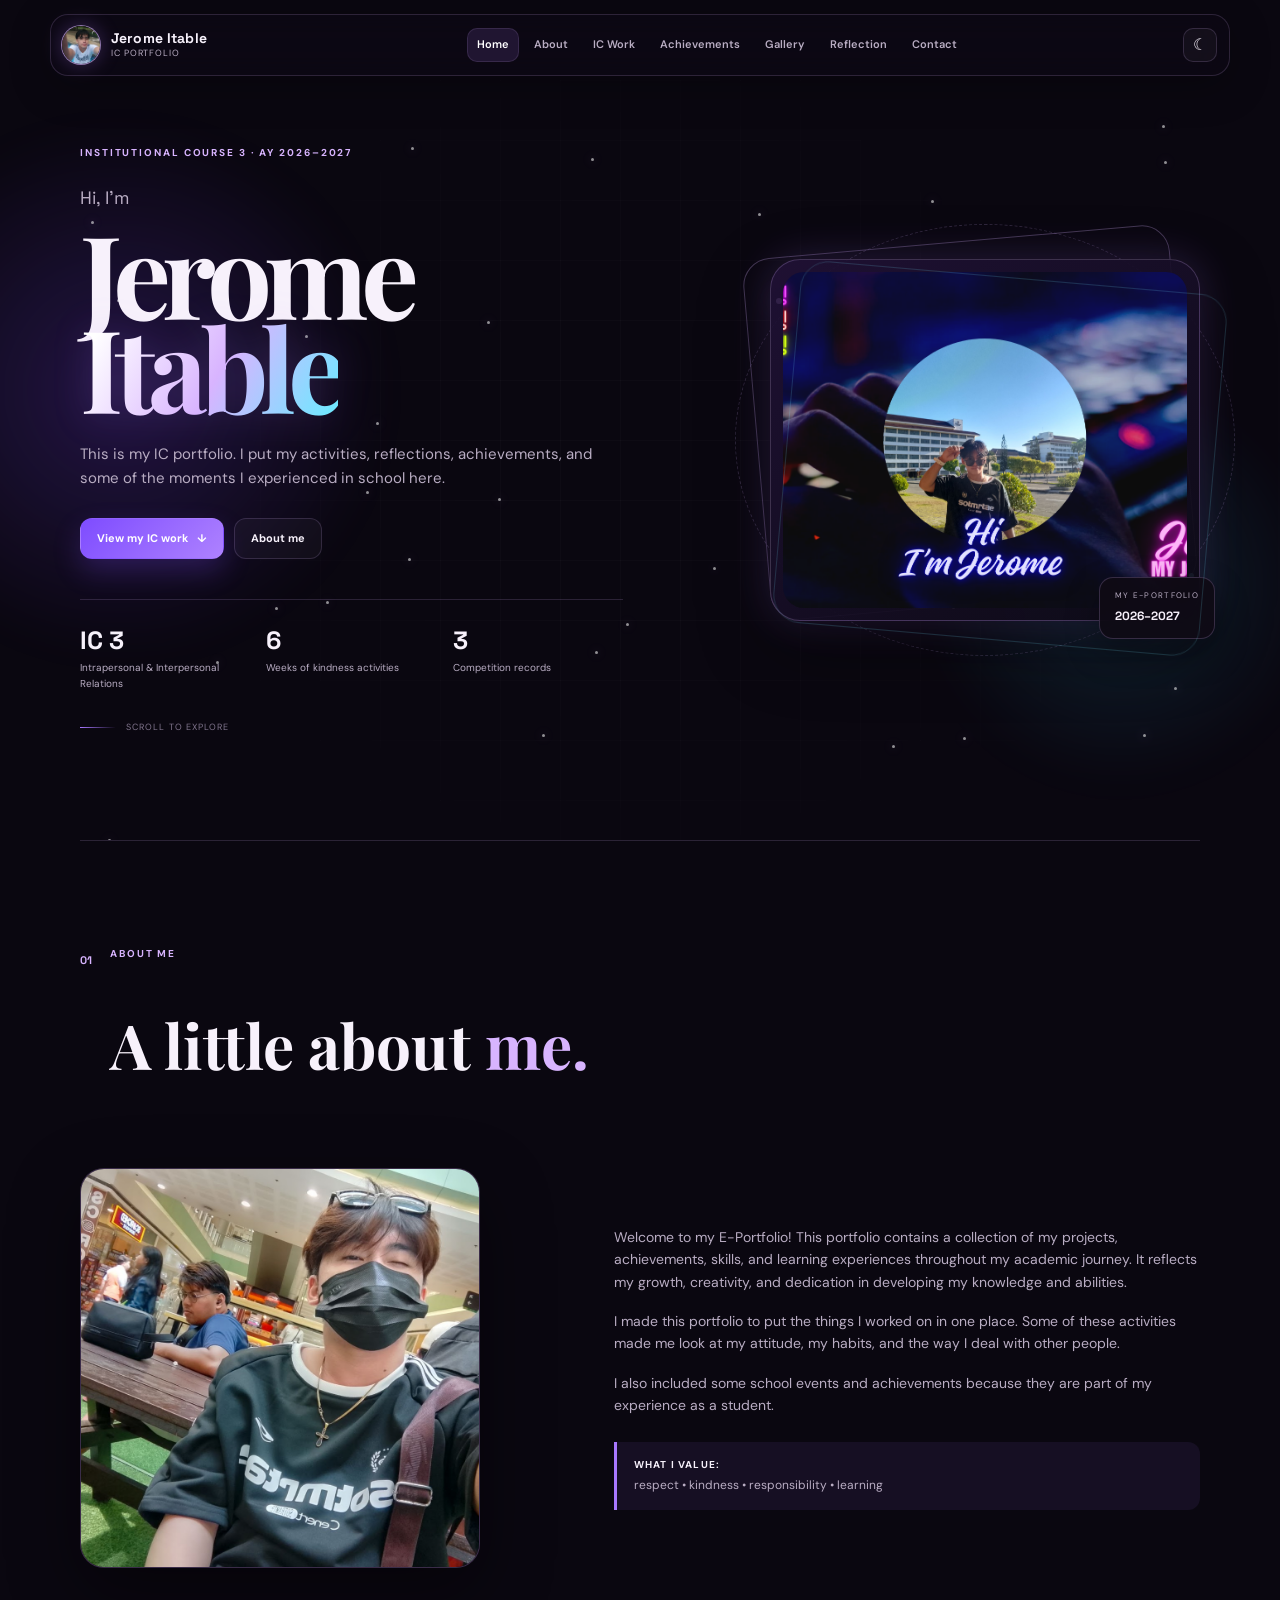
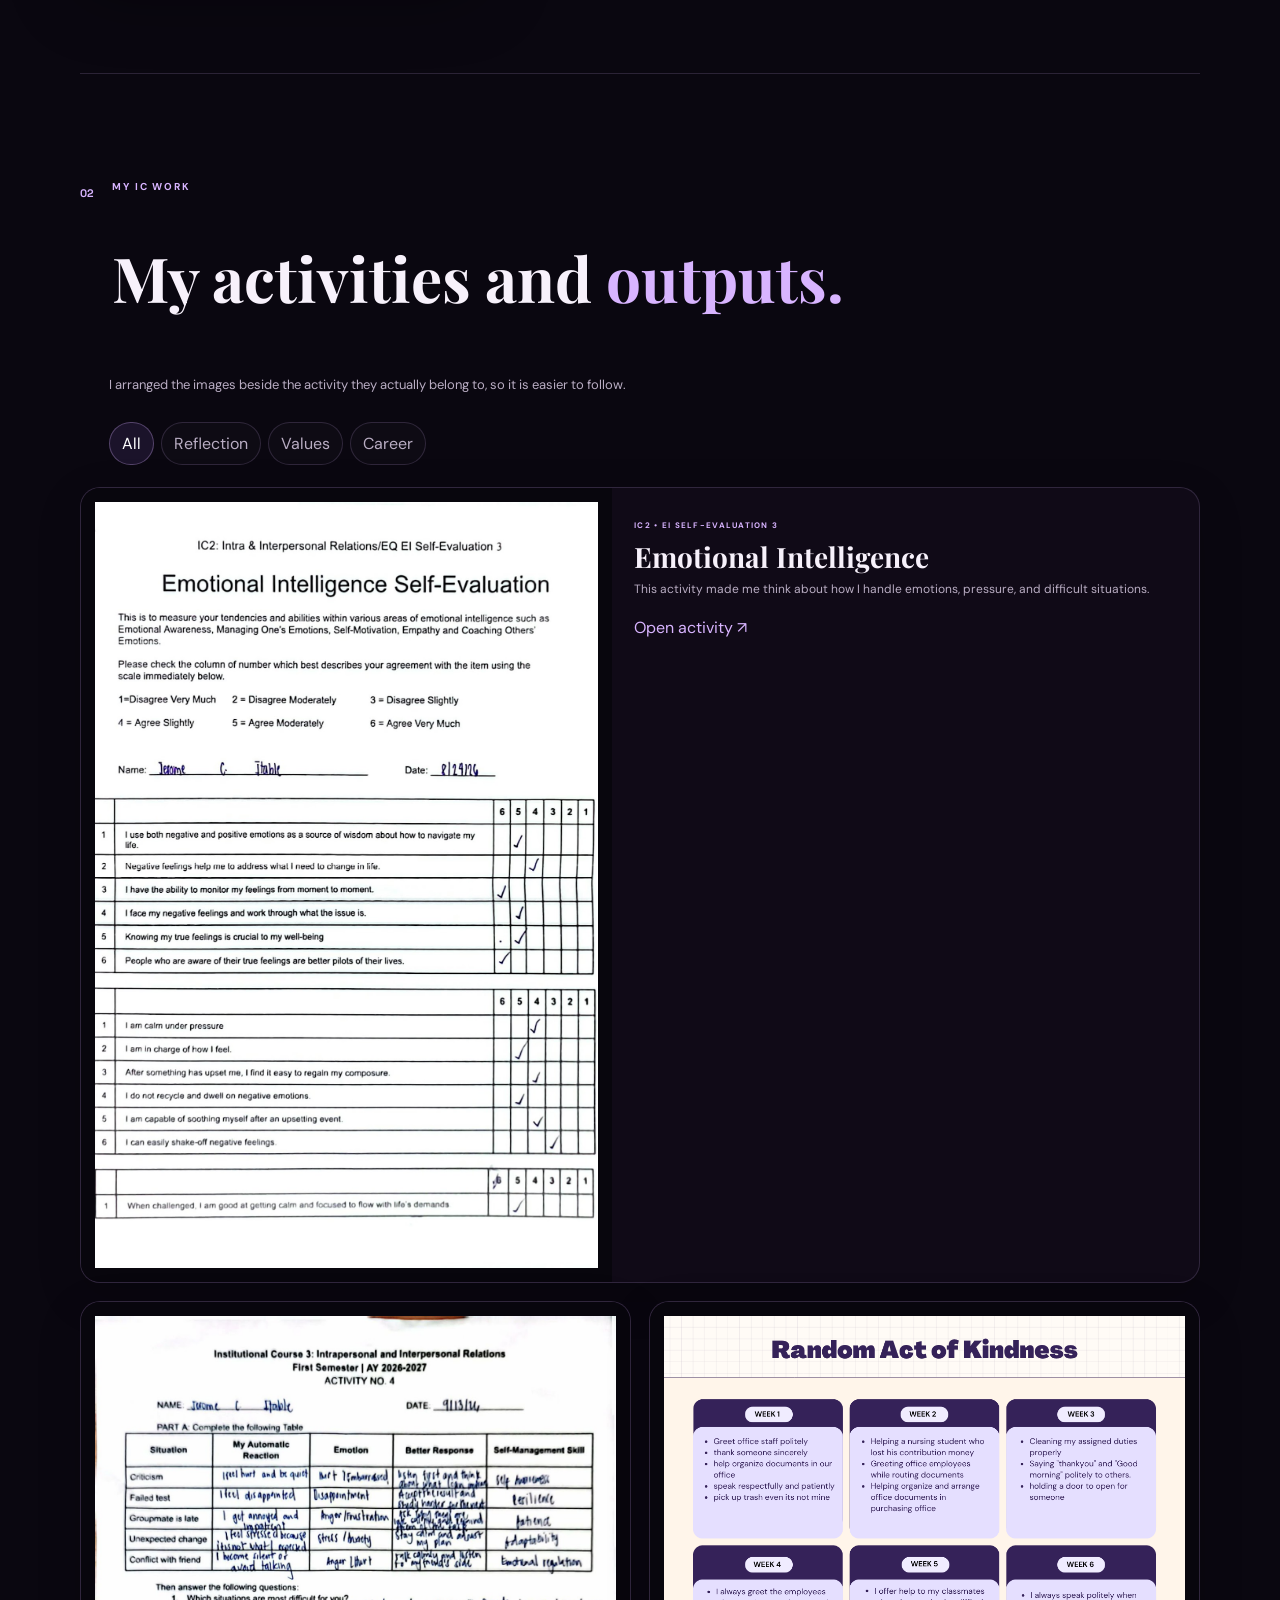
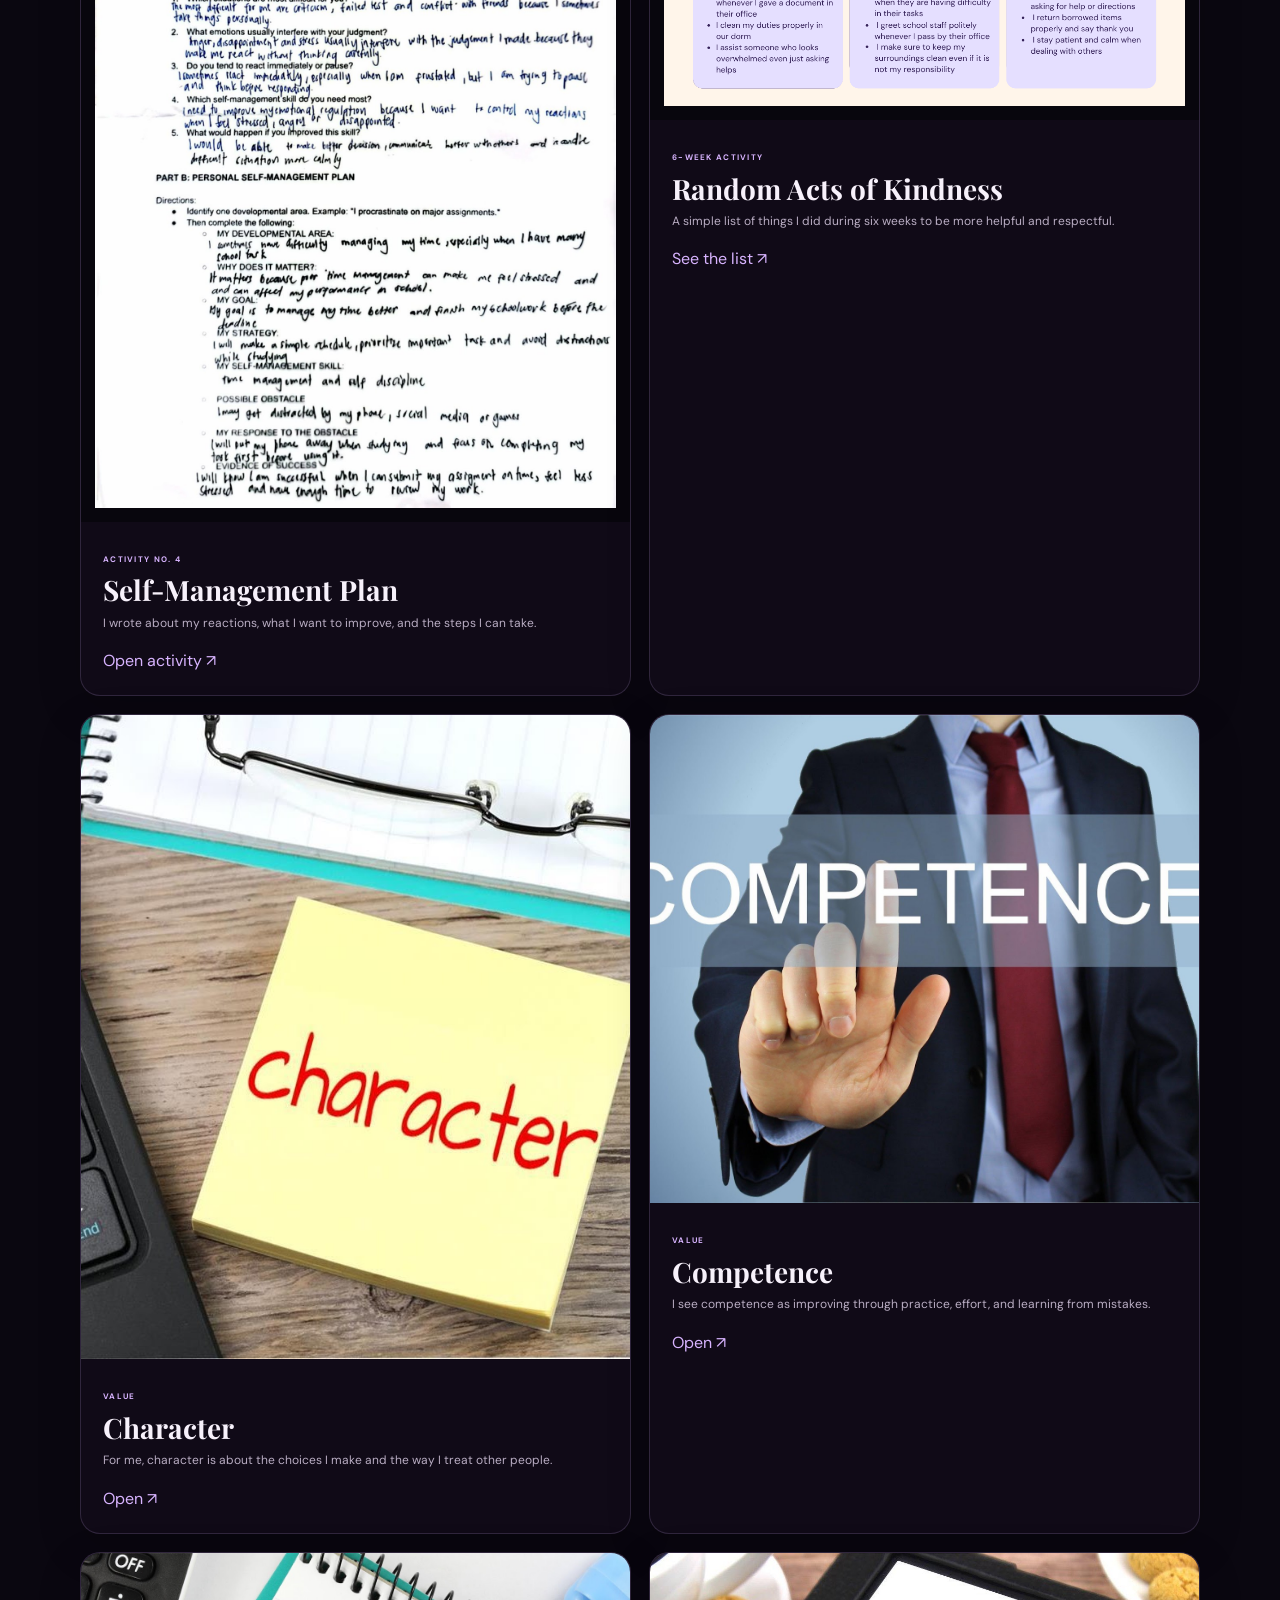
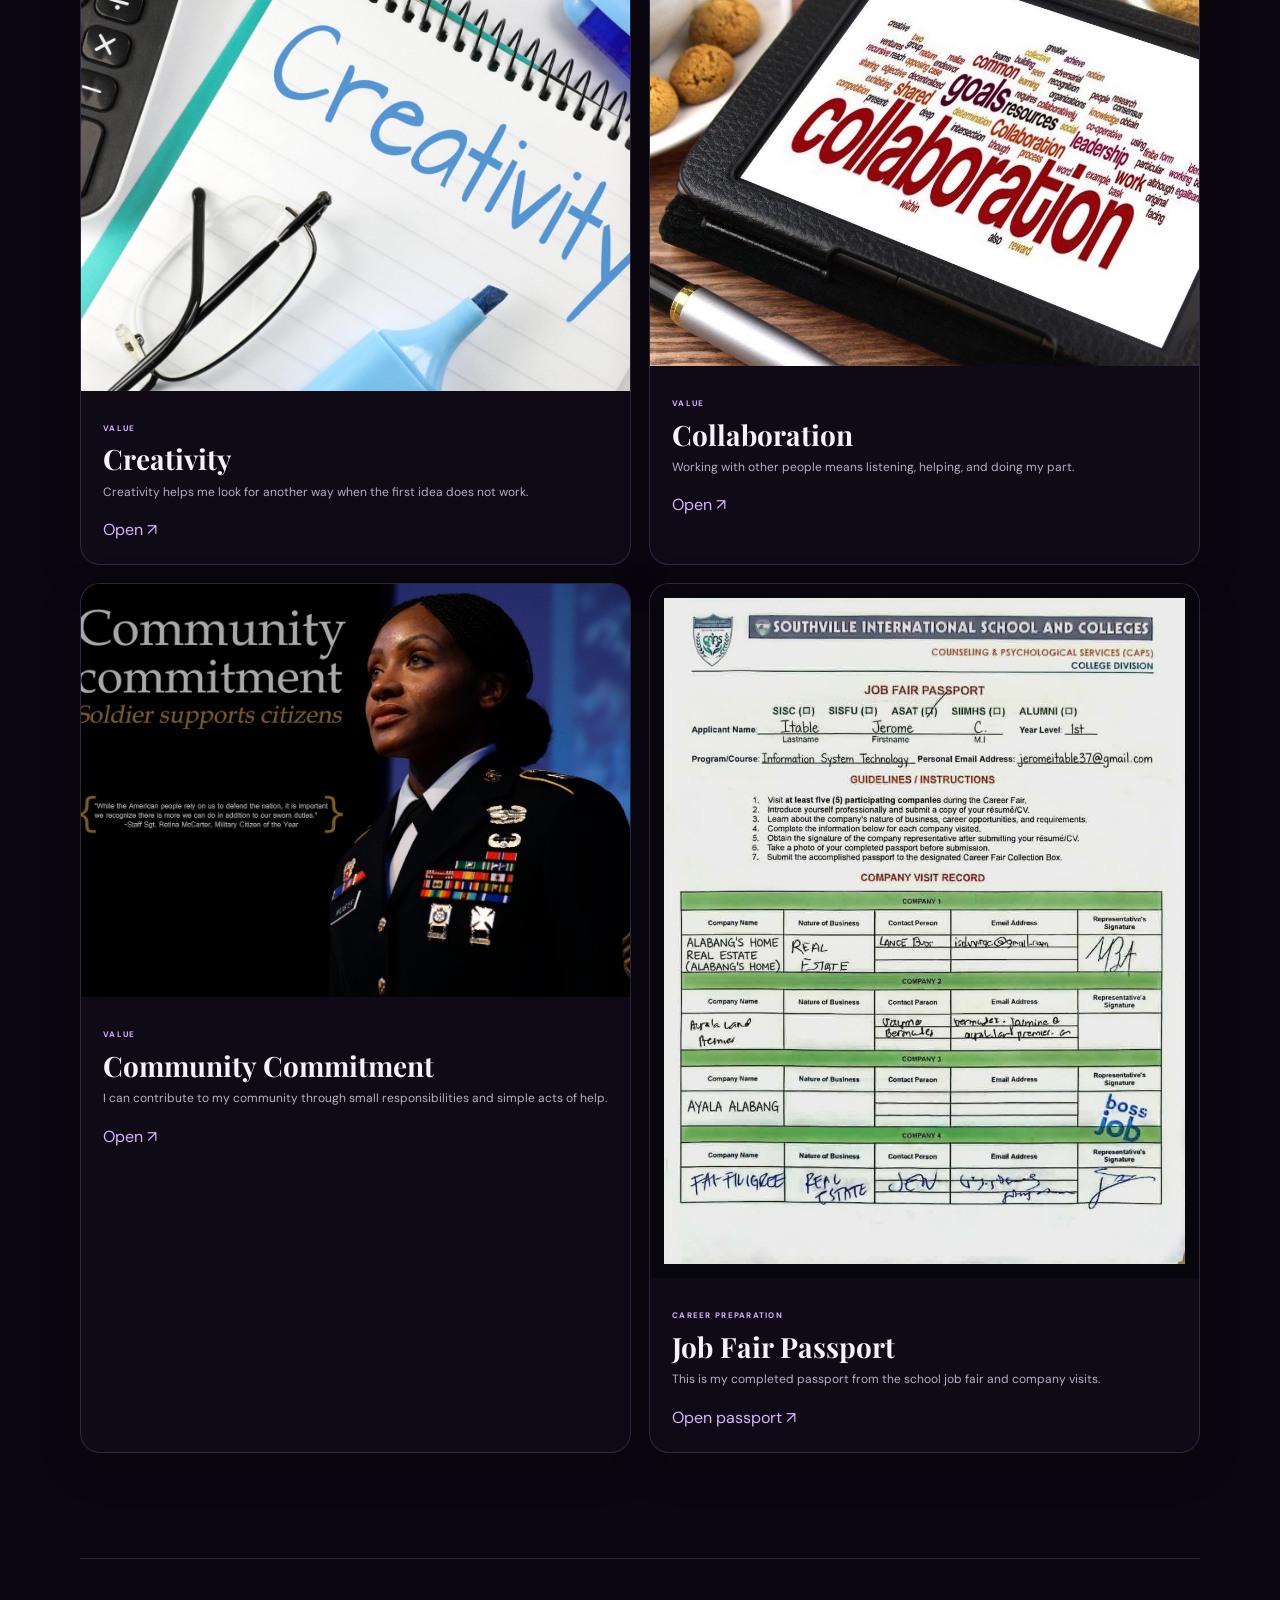
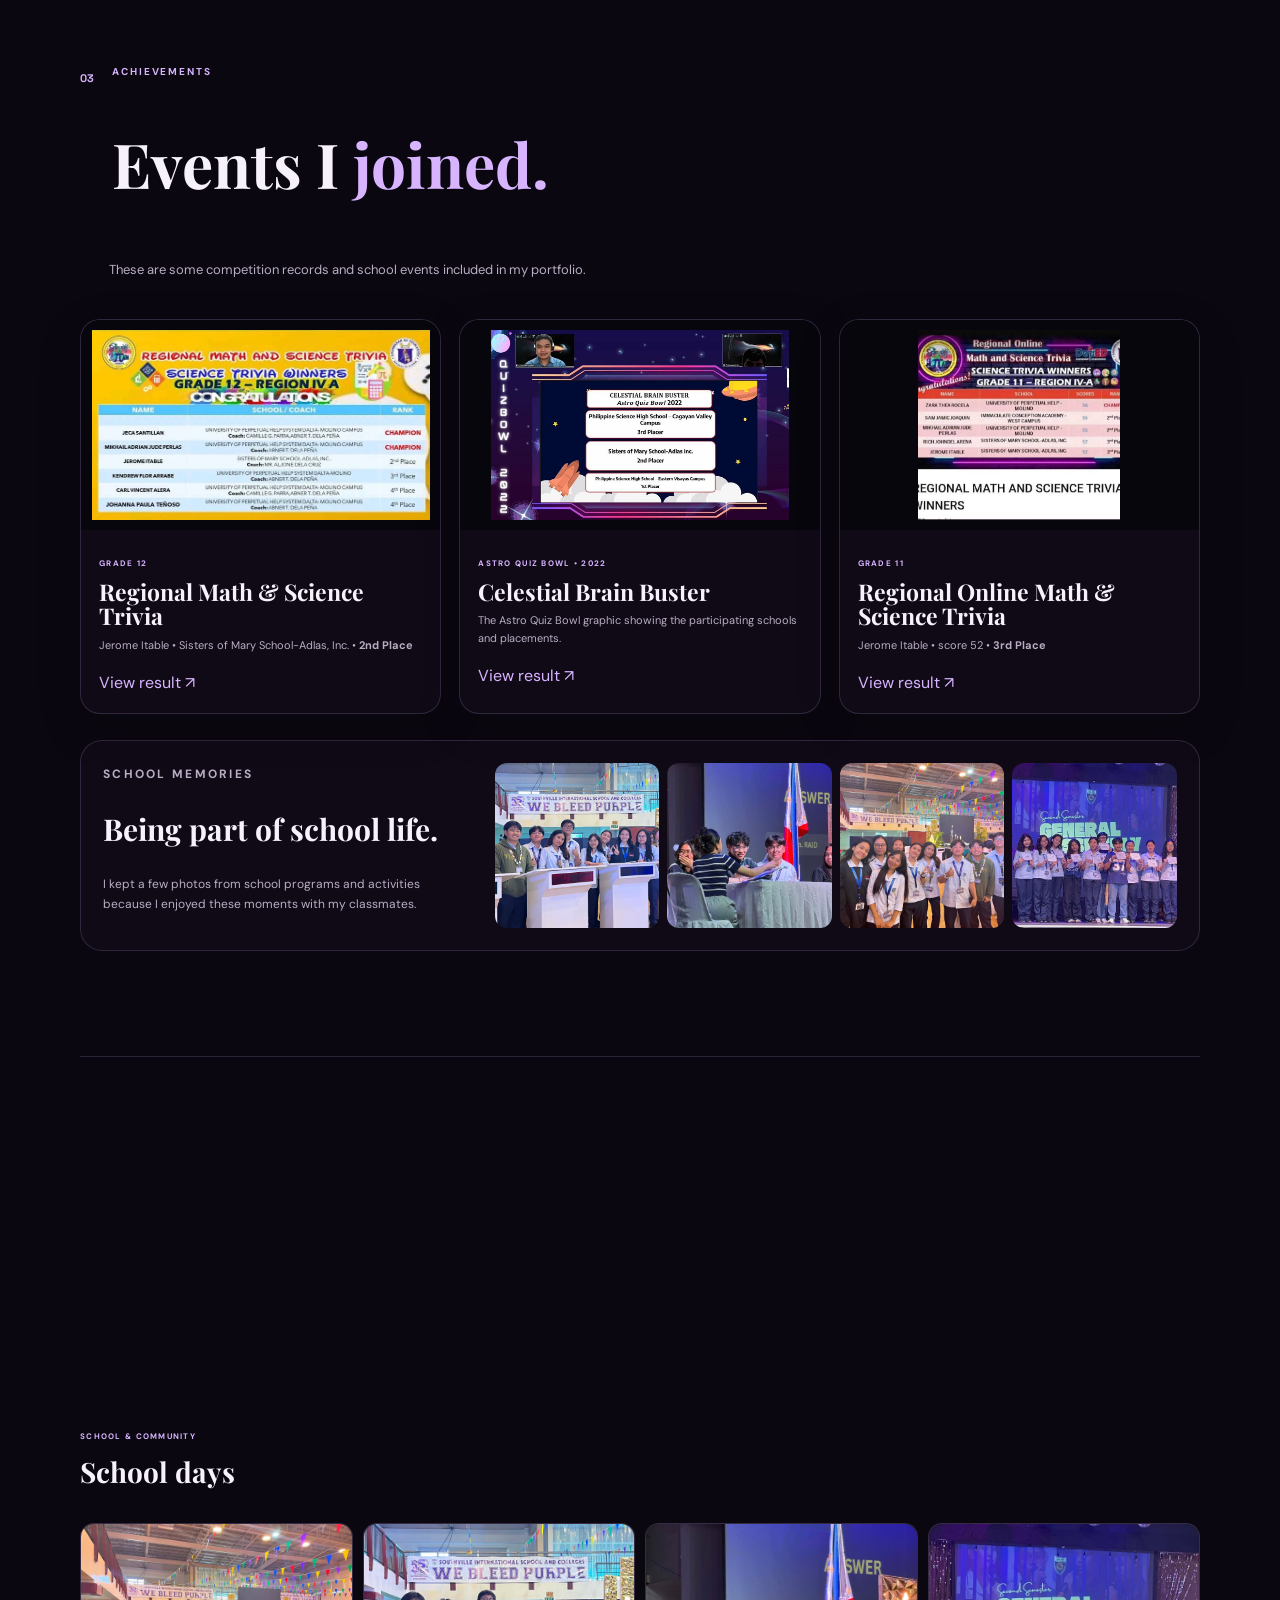
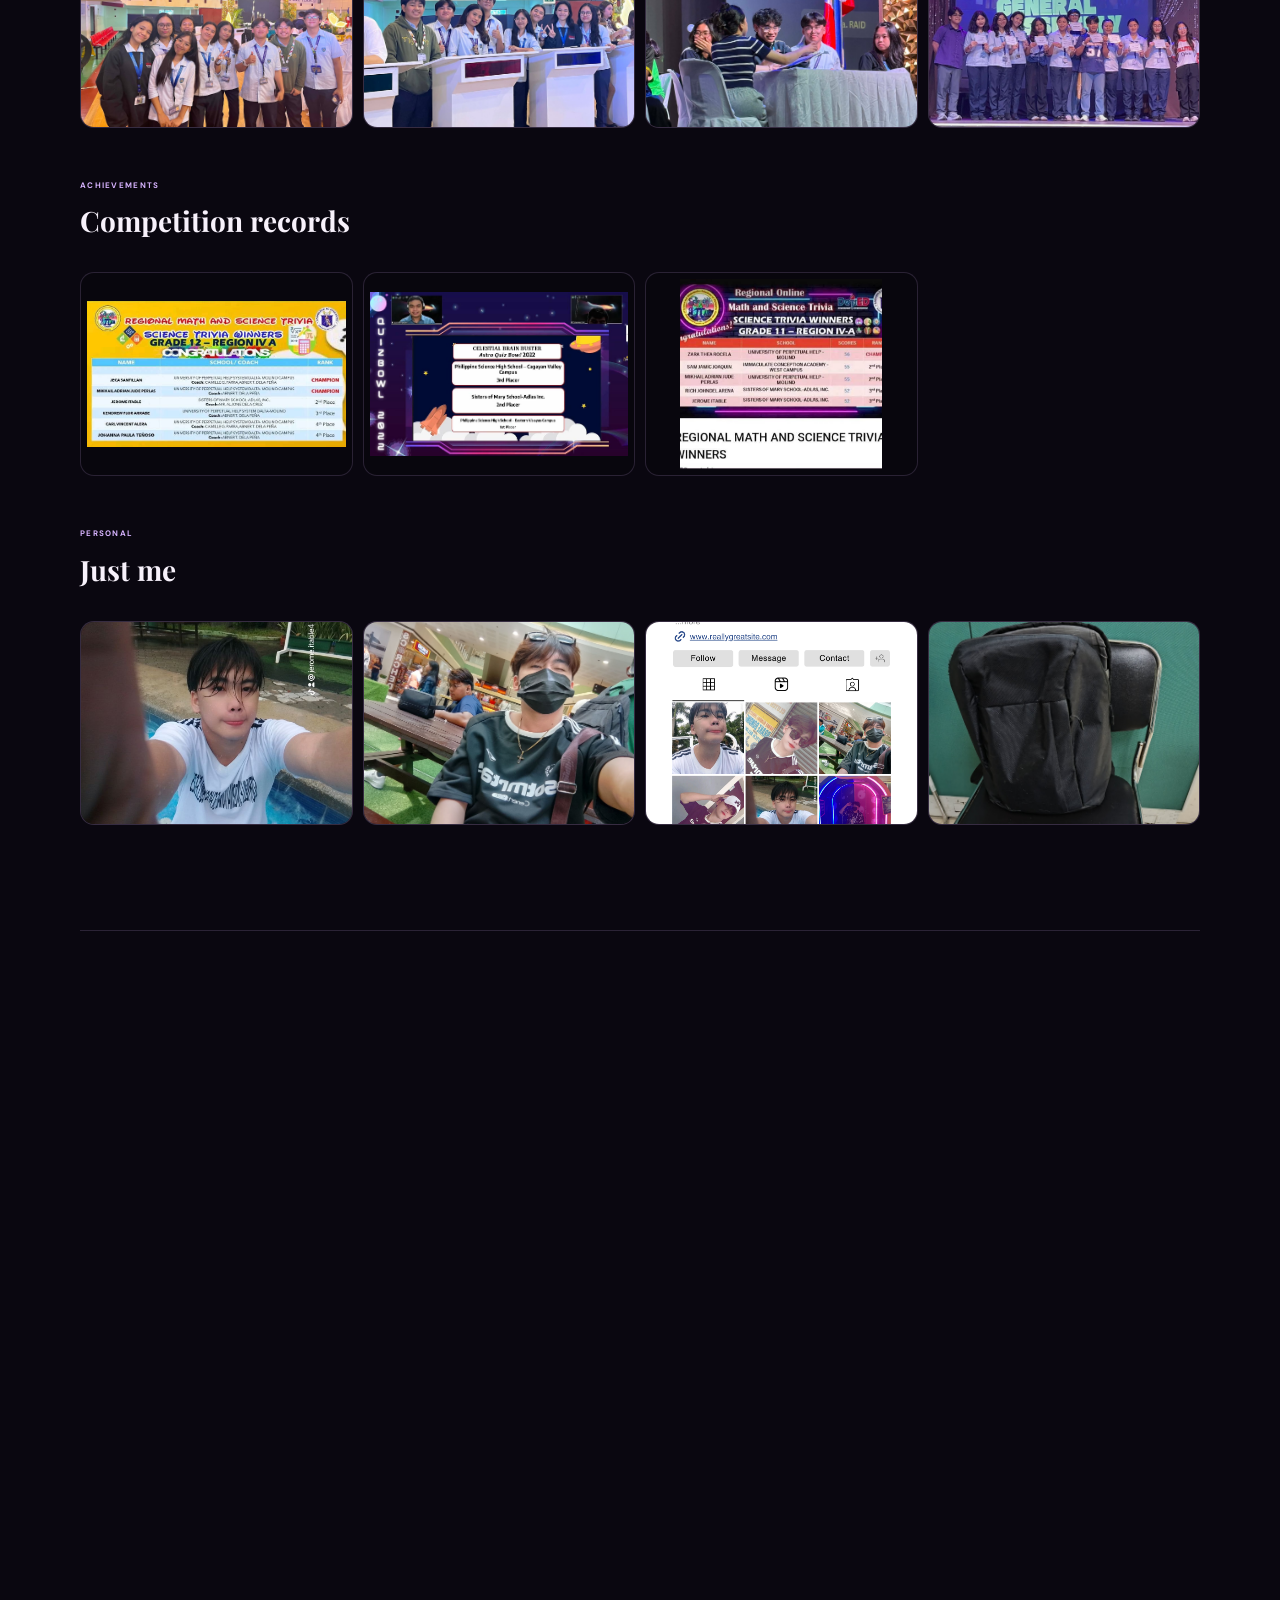
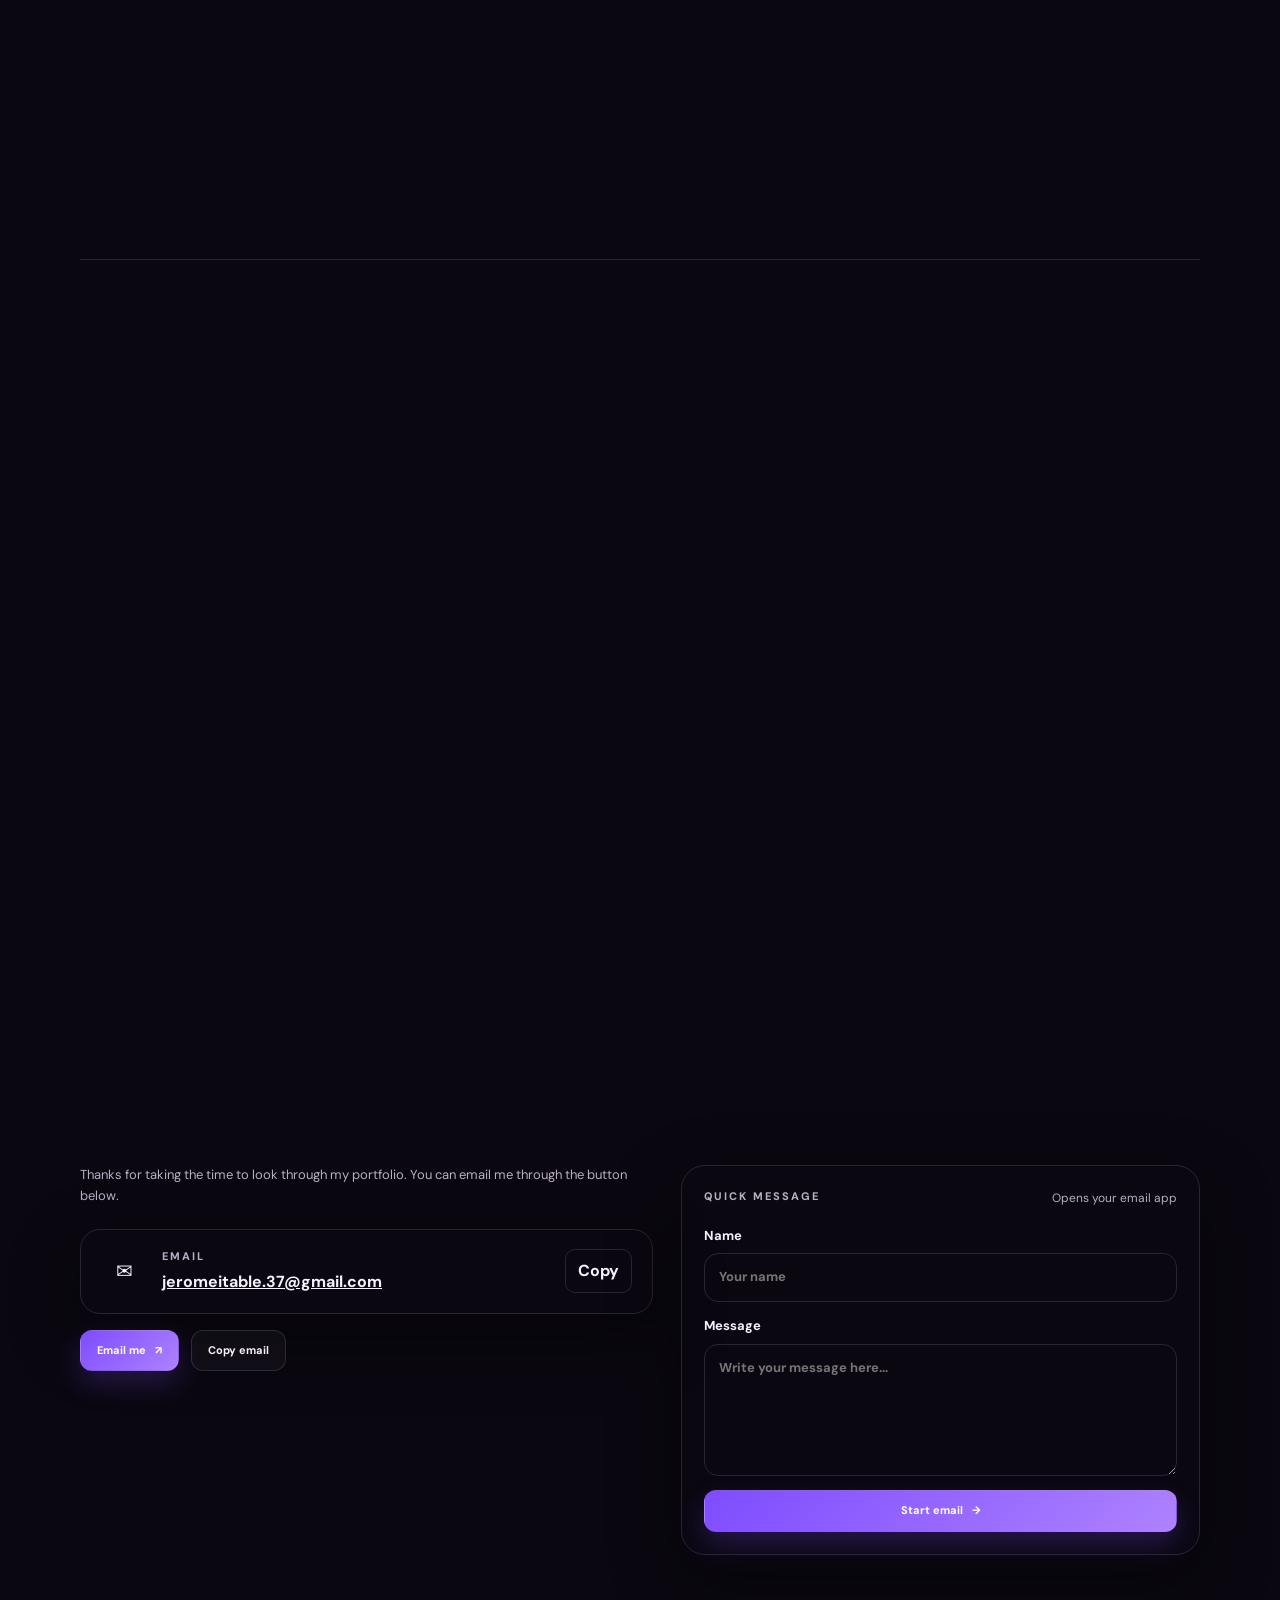
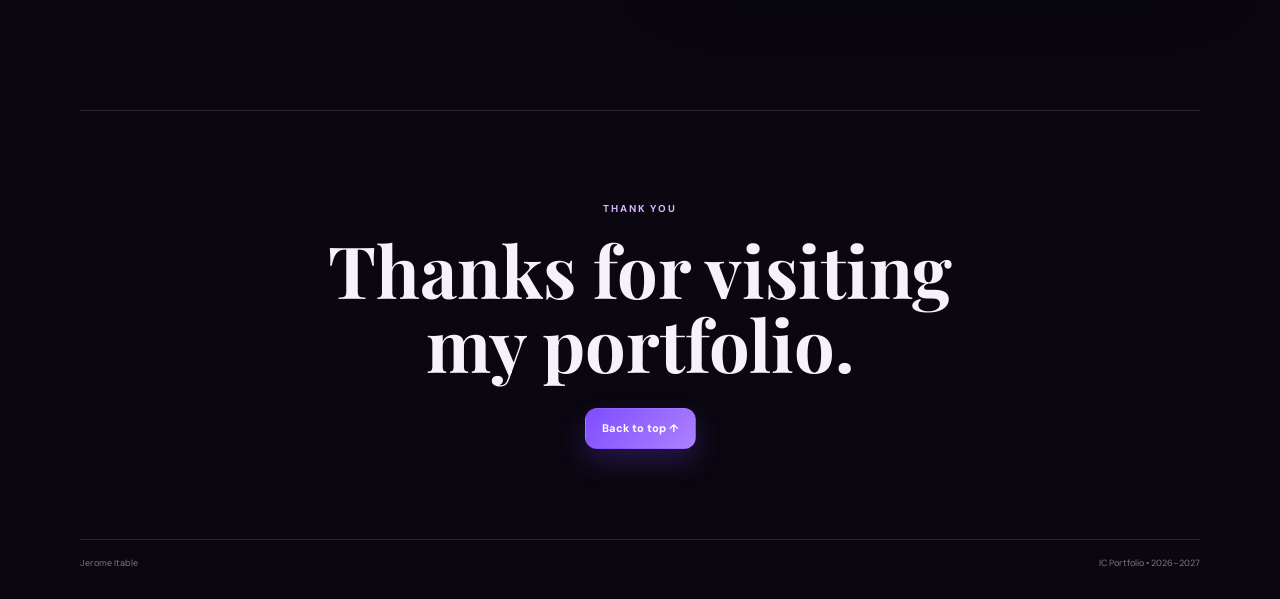
==== jerome-ic-portfolio-final/index.html @ e2cbe7e3 "Enhanced IC ePortfolio" ====
<!doctype html>
<html lang="en">
<head>
  <meta charset="utf-8">
  <meta name="viewport" content="width=device-width, initial-scale=1">
  <title>Jerome Itable | IC Portfolio</title>
  <meta name="description" content="Jerome Itable's IC portfolio featuring activities, reflections, achievements, and personal memories.">
  <link rel="preconnect" href="https://fonts.googleapis.com">
  <link rel="preconnect" href="https://fonts.gstatic.com" crossorigin>
  <link href="https://fonts.googleapis.com/css2?family=DM+Sans:wght@400;500;600;700&family=Playfair+Display:wght@600;700&display=swap" rel="stylesheet">
  <link rel="stylesheet" href="styles.css">
</head>
<body class="dark">
  <div class="top-progress"><span id="scrollProgress"></span></div>

  <header class="topbar">
    <a href="#home" class="brand" aria-label="Go to home">
      <span class="brand-photo"><img src="assets/3adb41dc-9958-4bd9-91ea-468f7937c0e2.png" alt="Jerome profile photo"></span>
      <span class="brand-text"><strong>Jerome Itable</strong><small>IC Portfolio</small></span>
    </a>
    <nav id="siteNav" aria-label="Main navigation">
      <a class="active" href="#home">Home</a>
      <a href="#about">About</a>
      <a href="#ic-work">IC Work</a>
      <a href="#achievements">Achievements</a>
      <a href="#gallery">Gallery</a>
      <a href="#reflection">Reflection</a>
      <a href="#contact">Contact</a>
    </nav>
    <div class="top-actions">
      <button id="themeBtn" class="icon-btn" aria-label="Toggle light and dark mode">☼</button>
      <button id="menuBtn" class="menu-btn" aria-label="Open menu" aria-expanded="false"><span></span><span></span><span></span></button>
    </div>
  </header>

  <main>
    <section class="hero section" id="home">
      <div class="hero-grid"></div>
      <div class="hero-particles" id="heroParticles" aria-hidden="true"></div>
      <div class="hero-copy reveal">
        <p class="kicker">INSTITUTIONAL COURSE 3 · AY 2026–2027</p>
        <p class="hello">Hi, I'm</p>
        <h1>Jerome<br><span>Itable</span></h1>
        <p class="hero-intro">This is my IC portfolio. I put my activities, reflections, achievements, and some of the moments I experienced in school here.</p>
        <div class="hero-actions">
          <a class="btn primary" href="#ic-work">View my IC work <span>↓</span></a>
          <a class="btn ghost" href="#about">About me</a>
        </div>
        <div class="hero-mini">
          <div><strong>IC 3</strong><span>Intrapersonal &amp; Interpersonal Relations</span></div>
          <div><strong>6</strong><span>Weeks of kindness activities</span></div>
          <div><strong>3</strong><span>Competition records</span></div>
        </div>
        <div class="scroll-cue"><span class="line"></span> SCROLL TO EXPLORE</div>
      </div>

      <div class="hero-profile reveal delay" id="heroProfile">
        <div class="profile-orbit" aria-hidden="true"></div>
        <div class="profile-frame">
          <img src="assets/c8ed75eb-5aa4-4218-979a-5646f93bfd6d.png" alt="Jerome's portfolio profile graphic">
        </div>
        <div class="profile-caption"><span>MY E-PORTFOLIO</span><strong>2026–2027</strong></div>
      </div>
    </section>

    <section class="section about" id="about">
      <div class="section-title reveal"><span>01</span><div><p class="kicker">ABOUT ME</p><h2>A little about <em>me.</em></h2></div></div>
      <div class="about-grid">
        <div class="about-photo reveal"><img src="assets/cbdbae51-09c6-4b75-bbab-0da8f7e0650f.png" alt="Jerome at a mall"></div>
        <div class="about-text reveal delay">
          <p>Welcome to my E-Portfolio! This portfolio contains a collection of my projects, achievements, skills, and learning experiences throughout my academic journey. It reflects my growth, creativity, and dedication in developing my knowledge and abilities.</p>
          <p>I made this portfolio to put the things I worked on in one place. Some of these activities made me look at my attitude, my habits, and the way I deal with other people.</p>
          <p>I also included some school events and achievements because they are part of my experience as a student.</p>
          <div class="simple-note"><strong>What I value:</strong><span>respect • kindness • responsibility • learning</span></div>
        </div>
      </div>
    </section>

    <section class="section ic-work" id="ic-work">
      <div class="section-title reveal"><span>02</span><div><p class="kicker">MY IC WORK</p><h2>My activities and <em>outputs.</em></h2></div></div>
      <p class="section-lead reveal">I arranged the images beside the activity they actually belong to, so it is easier to follow.</p>

      <div class="filter-row reveal">
        <button class="filter-btn active" data-filter="all">All</button>
        <button class="filter-btn" data-filter="reflection">Reflection</button>
        <button class="filter-btn" data-filter="values">Values</button>
        <button class="filter-btn" data-filter="career">Career</button>
      </div>

      <div class="work-grid">
        <article class="work-card featured reveal" data-category="reflection" data-modal="ei">
          <div class="work-image document"><img src="assets/434cb2b3-b1fe-479f-8aa1-fc5efa22acee.png" alt="Emotional Intelligence Self-Evaluation" loading="lazy"></div>
          <div class="work-body"><span>IC2 • EI SELF-EVALUATION 3</span><h3>Emotional Intelligence</h3><p>This activity made me think about how I handle emotions, pressure, and difficult situations.</p><button class="text-btn">Open activity ↗</button></div>
        </article>

        <article class="work-card reveal" data-category="reflection" data-modal="self">
          <div class="work-image document"><img src="assets/c878a0e1-407a-40b7-9fa9-ee444e7a4682.png" alt="Self-Management Plan Activity 4" loading="lazy"></div>
          <div class="work-body"><span>ACTIVITY NO. 4</span><h3>Self-Management Plan</h3><p>I wrote about my reactions, what I want to improve, and the steps I can take.</p><button class="text-btn">Open activity ↗</button></div>
        </article>

        <article class="work-card reveal" data-category="values" data-modal="kind">
          <div class="work-image document"><img src="assets/a13056d2-4636-4b8b-b042-9e33dff37318.png" alt="Random Acts of Kindness six week chart" loading="lazy"></div>
          <div class="work-body"><span>6-WEEK ACTIVITY</span><h3>Random Acts of Kindness</h3><p>A simple list of things I did during six weeks to be more helpful and respectful.</p><button class="text-btn">See the list ↗</button></div>
        </article>

        <article class="work-card reveal" data-category="values" data-modal="character">
          <div class="work-image graphic"><img src="assets/220b03b1-3bd2-41b9-9296-36cc6cd46806.png" alt="Character" loading="lazy"></div>
          <div class="work-body"><span>VALUE</span><h3>Character</h3><p>For me, character is about the choices I make and the way I treat other people.</p><button class="text-btn">Open ↗</button></div>
        </article>

        <article class="work-card reveal" data-category="values" data-modal="competence">
          <div class="work-image graphic"><img src="assets/29689079-e6ef-41dc-b764-3f3624973e5e.png" alt="Competence" loading="lazy"></div>
          <div class="work-body"><span>VALUE</span><h3>Competence</h3><p>I see competence as improving through practice, effort, and learning from mistakes.</p><button class="text-btn">Open ↗</button></div>
        </article>

        <article class="work-card reveal" data-category="values" data-modal="creative">
          <div class="work-image graphic"><img src="assets/3a04123c-59ca-46b0-acce-633ff0eed746.png" alt="Creativity" loading="lazy"></div>
          <div class="work-body"><span>VALUE</span><h3>Creativity</h3><p>Creativity helps me look for another way when the first idea does not work.</p><button class="text-btn">Open ↗</button></div>
        </article>

        <article class="work-card reveal" data-category="values" data-modal="collab">
          <div class="work-image graphic"><img src="assets/b6dd3e79-4a7f-451b-ad19-497f875c6015.png" alt="Collaboration" loading="lazy"></div>
          <div class="work-body"><span>VALUE</span><h3>Collaboration</h3><p>Working with other people means listening, helping, and doing my part.</p><button class="text-btn">Open ↗</button></div>
        </article>

        <article class="work-card reveal" data-category="values" data-modal="community">
          <div class="work-image graphic"><img src="assets/f19b60cb-7f57-42ba-a046-e8c3c5cc49cd.png" alt="Community Commitment" loading="lazy"></div>
          <div class="work-body"><span>VALUE</span><h3>Community Commitment</h3><p>I can contribute to my community through small responsibilities and simple acts of help.</p><button class="text-btn">Open ↗</button></div>
        </article>

        <article class="work-card reveal" data-category="career" data-modal="jobfair">
          <div class="work-image document"><img src="assets/ae2d5c1f-993e-460e-a96b-ca29c43a6e26.png" alt="Job Fair Passport" loading="lazy"></div>
          <div class="work-body"><span>CAREER PREPARATION</span><h3>Job Fair Passport</h3><p>This is my completed passport from the school job fair and company visits.</p><button class="text-btn">Open passport ↗</button></div>
        </article>
      </div>
    </section>

    <section class="section achievements" id="achievements">
      <div class="section-title reveal"><span>03</span><div><p class="kicker">ACHIEVEMENTS</p><h2>Events I <em>joined.</em></h2></div></div>
      <p class="section-lead reveal">These are some competition records and school events included in my portfolio.</p>

      <div class="achievement-grid">
        <article class="achievement-card reveal" data-modal="grade12">
          <div class="achievement-img"><img src="assets/8747d464-86fb-4f29-bd6c-c98217798c7d.png" alt="Grade 12 Regional Math and Science Trivia" loading="lazy"></div>
          <div class="achievement-body"><span>GRADE 12</span><h3>Regional Math &amp; Science Trivia</h3><p>Jerome Itable • Sisters of Mary School-Adlas, Inc. • <strong>2nd Place</strong></p><button class="text-btn">View result ↗</button></div>
        </article>

        <article class="achievement-card reveal" data-modal="astro">
          <div class="achievement-img"><img src="assets/f577b369-1ad1-434a-975e-25693bc4033a.png" alt="Celestial Brain Buster Astro Quiz Bowl 2022" loading="lazy"></div>
          <div class="achievement-body"><span>ASTRO QUIZ BOWL • 2022</span><h3>Celestial Brain Buster</h3><p>The Astro Quiz Bowl graphic showing the participating schools and placements.</p><button class="text-btn">View result ↗</button></div>
        </article>

        <article class="achievement-card reveal" data-modal="grade11">
          <div class="achievement-img"><img src="assets/3c79f30a-2f96-4b96-8607-99331c31a39b.png" alt="Grade 11 Regional Online Math and Science Trivia" loading="lazy"></div>
          <div class="achievement-body"><span>GRADE 11</span><h3>Regional Online Math &amp; Science Trivia</h3><p>Jerome Itable • score 52 • <strong>3rd Place</strong></p><button class="text-btn">View result ↗</button></div>
        </article>
      </div>

      <div class="school-events reveal">
        <div class="school-events-copy"><p class="kicker">SCHOOL MEMORIES</p><h3>Being part of school life.</h3><p>I kept a few photos from school programs and activities because I enjoyed these moments with my classmates.</p></div>
        <div class="school-events-strip">
          <button class="memory" data-image="assets/ac588fb6-3d4b-4e99-9a57-f5b0112785cb.png" aria-label="Open school podium photo"><img src="assets/ac588fb6-3d4b-4e99-9a57-f5b0112785cb.png" alt="School podium group" loading="lazy"></button>
          <button class="memory" data-image="assets/cd1637bf-38b5-4bd3-ab03-77ba1e4466ea.png" aria-label="Open event table photo"><img src="assets/cd1637bf-38b5-4bd3-ab03-77ba1e4466ea.png" alt="School event table" loading="lazy"></button>
          <button class="memory" data-image="assets/e3415fa7-25cd-4eea-a326-6c5b3722b05b.png" aria-label="Open school community photo"><img src="assets/e3415fa7-25cd-4eea-a326-6c5b3722b05b.png" alt="School community" loading="lazy"></button>
          <button class="memory" data-image="assets/d1c871af-01fa-4570-a060-f4ade8f02f99.png" aria-label="Open general assembly photo"><img src="assets/d1c871af-01fa-4570-a060-f4ade8f02f99.png" alt="General assembly" loading="lazy"></button>
        </div>
      </div>
    </section>

    <section class="section gallery" id="gallery">
      <div class="section-title reveal"><span>04</span><div><p class="kicker">PHOTO GALLERY</p><h2>Some moments <em>I kept.</em></h2></div></div>
      <p class="section-lead reveal">Click any photo to view it bigger.</p>

      <div class="gallery-section reveal">
        <div class="gallery-heading"><span>SCHOOL &amp; COMMUNITY</span><h3>School days</h3></div>
        <div class="gallery-grid school-gallery">
          <button class="gallery-photo" data-image="assets/e3415fa7-25cd-4eea-a326-6c5b3722b05b.png"><img src="assets/e3415fa7-25cd-4eea-a326-6c5b3722b05b.png" alt="Students together at school" loading="lazy"></button>
          <button class="gallery-photo" data-image="assets/ac588fb6-3d4b-4e99-9a57-f5b0112785cb.png"><img src="assets/ac588fb6-3d4b-4e99-9a57-f5b0112785cb.png" alt="Students at school podiums" loading="lazy"></button>
          <button class="gallery-photo" data-image="assets/cd1637bf-38b5-4bd3-ab03-77ba1e4466ea.png"><img src="assets/cd1637bf-38b5-4bd3-ab03-77ba1e4466ea.png" alt="Students at an event table" loading="lazy"></button>
          <button class="gallery-photo" data-image="assets/d1c871af-01fa-4570-a060-f4ade8f02f99.png"><img src="assets/d1c871af-01fa-4570-a060-f4ade8f02f99.png" alt="General assembly" loading="lazy"></button>
        </div>
      </div>

      <div class="gallery-section reveal">
        <div class="gallery-heading"><span>ACHIEVEMENTS</span><h3>Competition records</h3></div>
        <div class="gallery-grid evidence-gallery">
          <button class="gallery-photo contain" data-image="assets/8747d464-86fb-4f29-bd6c-c98217798c7d.png"><img src="assets/8747d464-86fb-4f29-bd6c-c98217798c7d.png" alt="Grade 12 trivia result" loading="lazy"></button>
          <button class="gallery-photo contain" data-image="assets/f577b369-1ad1-434a-975e-25693bc4033a.png"><img src="assets/f577b369-1ad1-434a-975e-25693bc4033a.png" alt="Celestial Brain Buster" loading="lazy"></button>
          <button class="gallery-photo contain" data-image="assets/3c79f30a-2f96-4b96-8607-99331c31a39b.png"><img src="assets/3c79f30a-2f96-4b96-8607-99331c31a39b.png" alt="Grade 11 trivia result" loading="lazy"></button>
        </div>
      </div>

      <div class="gallery-section reveal">
        <div class="gallery-heading"><span>PERSONAL</span><h3>Just me</h3></div>
        <div class="gallery-grid personal-gallery">
          <button class="gallery-photo" data-image="assets/3adb41dc-9958-4bd9-91ea-468f7937c0e2.png"><img src="assets/3adb41dc-9958-4bd9-91ea-468f7937c0e2.png" alt="Jerome by the pool" loading="lazy"></button>
          <button class="gallery-photo" data-image="assets/cbdbae51-09c6-4b75-bbab-0da8f7e0650f.png"><img src="assets/cbdbae51-09c6-4b75-bbab-0da8f7e0650f.png" alt="Jerome at a mall" loading="lazy"></button>
          <button class="gallery-photo" data-image="assets/b2cd3c32-a995-4be0-af1f-ee65e83ca6e2.png"><img src="assets/b2cd3c32-a995-4be0-af1f-ee65e83ca6e2.png" alt="Jerome social profile screenshot" loading="lazy"></button>
          <button class="gallery-photo" data-image="assets/1bf42df2-e53e-4007-b6f1-e9972447bf96.png"><img src="assets/1bf42df2-e53e-4007-b6f1-e9972447bf96.png" alt="Backpack on chair" loading="lazy"></button>
        </div>
      </div>
    </section>

    <section class="section reflection" id="reflection">
      <div class="section-title reveal"><span>05</span><div><p class="kicker">MY REFLECTION</p><h2>What I learned <em>about myself.</em></h2></div></div>
      <div class="reflection-box reveal">
        <div class="reflection-side"><span>MY THOUGHTS</span><strong>Pause.<br>Think.<br>Respond.</strong></div>
        <div class="reflection-copy">
          <p>I sometimes take things personally, especially when it comes to criticism, failed tests, or conflict with friends. When I am angry, disappointed, or stressed, I can make decisions too quickly.</p>
          <p>One thing I want to improve is how I manage my emotions. I am learning to pause first, think about the situation, and then respond instead of reacting right away.</p>
          <p>I also want to manage my time better. When I plan my schoolwork earlier, I feel less stressed and I can focus better.</p>
          <div class="goal"><span>MY GOAL</span><strong>To make better decisions, communicate better, and handle difficult situations more calmly.</strong></div>
        </div>
      </div>

      <div class="kindness-box reveal">
        <div><p class="kicker">RANDOM ACTS OF KINDNESS</p><h3>Six weeks, small actions.</h3><p>I learned that kindness can be simple. Most of the things I wrote down were ordinary actions, but they still matter.</p></div>
        <button id="kindnessBtn" class="btn primary">View my 6 weeks <span>+</span></button>
      </div>
      <div class="kindness-drawer" id="kindnessDrawer">
        <div><b>WEEK 1</b><p>Greet office staff politely, thank someone sincerely, help organize documents, speak respectfully, and pick up trash even when it is not mine.</p></div>
        <div><b>WEEK 2</b><p>Help a nursing student who lost his contribution money, greet office employees while routing documents, and help arrange documents in the purchasing office.</p></div>
        <div><b>WEEK 3</b><p>Clean my assigned duties properly, say thank you and good morning, and hold a door open for someone.</p></div>
        <div><b>WEEK 4</b><p>Greet employees when giving a document, clean my dorm duties properly, and ask someone if they need help when they look overwhelmed.</p></div>
        <div><b>WEEK 5</b><p>Offer help to classmates who are having difficulty, greet school staff politely, and keep my surroundings clean.</p></div>
        <div><b>WEEK 6</b><p>Speak politely when asking for help or directions, return borrowed items properly, say thank you, and stay calm when dealing with others.</p></div>
      </div>
    </section>

    <section class="section links">
      <div class="section-title reveal"><span>06</span><div><p class="kicker">MORE</p><h2>Supporting <em>links.</em></h2></div></div>
      <div class="links-grid">
        <a class="link-card reveal" href="https://docs.google.com/document/d/1VdecxLlKhIaZHww0KYcWHWDS45jqFA-YBlnEPjJu3tQ/edit?authuser=0&usp=sharing" target="_blank" rel="noreferrer"><span>GOOGLE DOC</span><h3>Supporting document</h3><p>Open the Google document connected to my portfolio.</p><strong>Open ↗</strong></a>
        <a class="link-card reveal" href="https://www.youtube.com/watch?v=F9FNL8xS644" target="_blank" rel="noreferrer"><span>VIDEO</span><h3>Video link</h3><p>Open the video that I included with my portfolio materials.</p><strong>Watch ↗</strong></a>
      </div>
    </section>


    <section class="section contact" id="contact">
      <div class="section-title reveal"><span>07</span><div><p class="kicker">GET IN TOUCH</p><h2>Let's <em>connect.</em></h2></div></div>
      <div class="contact-grid">
        <div class="contact-copy reveal">
          <p class="section-lead contact-lead">Thanks for taking the time to look through my portfolio. You can email me through the button below.</p>
          <div class="contact-email-card">
            <span class="contact-icon">✉</span>
            <div>
              <span class="contact-label">EMAIL</span>
              <a class="contact-email" href="mailto:jeromeitable.37@gmail.com">jeromeitable.37@gmail.com</a>
            </div>
            <button class="copy-btn" id="copyEmail" type="button">Copy</button>
          </div>
          <div class="contact-actions">
            <a class="btn primary" href="mailto:jeromeitable.37@gmail.com?subject=Message%20from%20your%20IC%20Portfolio">Email me <span>↗</span></a>
            <button class="btn ghost" id="copyEmailBottom" type="button">Copy email</button>
          </div>
          <p class="contact-note" id="copyStatus" aria-live="polite"></p>
        </div>
        <div class="contact-form-card reveal delay">
          <div class="form-top">
            <span class="contact-label">QUICK MESSAGE</span>
            <span>Opens your email app</span>
          </div>
          <label>Name<input id="contactName" type="text" placeholder="Your name"></label>
          <label>Message<textarea id="contactMessage" rows="5" placeholder="Write your message here..."></textarea></label>
          <button class="btn primary full" id="sendMessage" type="button">Start email <span>→</span></button>
        </div>
      </div>
    </section>

    <section class="section end-section">
      <div class="end-card reveal"><p class="kicker">THANK YOU</p><h2>Thanks for visiting<br>my portfolio.</h2><a class="btn primary" href="#home">Back to top ↑</a></div>
      <footer><span>Jerome Itable</span><span>IC Portfolio • 2026–2027</span></footer>
    </section>
  </main>

  <div class="modal" id="mediaModal" aria-hidden="true" role="dialog" aria-modal="true">
    <div class="modal-bg" data-close></div>
    <div class="modal-panel">
      <button class="modal-close" data-close aria-label="Close">×</button>
      <div class="modal-img-wrap"><img id="modalImg" src="" alt=""></div>
      <div class="modal-copy"><span id="modalKicker"></span><h3 id="modalTitle"></h3><p id="modalDesc"></p></div>
    </div>
  </div>

  <script src="script.js"></script>
</body>
</html>
---- jerome-ic-portfolio-final/styles.css ----
@import url('https://fonts.googleapis.com/css2?family=DM+Sans:wght@400;500;600;700&family=Playfair+Display:wght@600;700&family=Space+Grotesk:wght@500;600;700&display=swap');

:root{
  --bg:#f7f3ea;
  --surface:#fffdf9;
  --surface2:#eee8dc;
  --ink:#2a2140;
  --muted:#716a78;
  --purple:#6f45a6;
  --purple2:#8b63bd;
  --cyan:#278da3;
  --line:rgba(81,48,107,.16);
  --shadow:0 24px 70px rgba(59,34,78,.16);
  --glow:0 0 42px rgba(111,69,166,.16);
}

body.dark{
  --bg:#0a0710;
  --surface:#120c1a;
  --surface2:#1b1225;
  --ink:#f7f1fb;
  --muted:#b9adc3;
  --purple:#a878ff;
  --purple2:#d8b4ff;
  --cyan:#73e6ff;
  --line:rgba(216,180,255,.16);
  --shadow:0 24px 70px rgba(0,0,0,.42);
  --glow:0 0 42px rgba(168,120,255,.22);
}
*{box-sizing:border-box}
html{scroll-behavior:smooth;background:var(--bg)}
body{margin:0;background:var(--bg);color:var(--ink);font-family:"DM Sans",sans-serif;line-height:1.6;overflow-x:hidden}
body::before{content:"";position:fixed;inset:0;pointer-events:none;z-index:-2;background:radial-gradient(circle at 15% 15%,rgba(92,45,160,.19),transparent 30%),radial-gradient(circle at 85% 20%,rgba(44,151,180,.12),transparent 26%),radial-gradient(circle at 50% 90%,rgba(160,72,255,.12),transparent 35%)}
body::after{content:"";position:fixed;inset:0;pointer-events:none;z-index:-1;opacity:.18;background-image:linear-gradient(rgba(255,255,255,.055) 1px,transparent 1px),linear-gradient(90deg,rgba(255,255,255,.055) 1px,transparent 1px);background-size:42px 42px;mask-image:linear-gradient(to bottom,transparent,black 12%,black 88%,transparent)}
button,a{font:inherit}
.top-progress{position:fixed;top:0;left:0;right:0;height:3px;z-index:100}.top-progress span{display:block;height:100%;width:0;background:linear-gradient(90deg,var(--purple),var(--cyan));box-shadow:0 0 18px rgba(168,120,255,.8)}
.topbar{position:fixed;top:14px;left:50%;transform:translateX(-50%);width:min(1180px,calc(100% - 24px));display:flex;align-items:center;gap:18px;padding:10px 12px 10px 10px;background:rgba(13,9,20,.72);border:1px solid var(--line);backdrop-filter:blur(18px) saturate(140%);border-radius:18px;z-index:90;box-shadow:0 10px 40px rgba(0,0,0,.26)}
.brand{display:flex;align-items:center;gap:10px;text-decoration:none;color:inherit;min-width:190px}.brand-photo{width:40px;height:40px;display:block;border-radius:50%;overflow:hidden;border:1px solid rgba(216,180,255,.65);background:#0c0811;box-shadow:0 0 20px rgba(168,120,255,.28)}.brand-photo img{width:100%;height:100%;object-fit:cover;object-position:center}.brand-text{display:flex;flex-direction:column;line-height:1.1}.brand-text strong{font-family:"Space Grotesk",sans-serif;font-size:14px;letter-spacing:.01em}.brand-text small{margin-top:3px;color:var(--muted);font-size:9px;letter-spacing:.1em;text-transform:uppercase}
.topbar nav{display:flex;align-items:center;justify-content:center;gap:5px;flex:1}.topbar nav a{padding:8px 10px;border-radius:10px;text-decoration:none;color:var(--muted);font-size:11px;font-weight:600;transition:.2s}.topbar nav a:hover,.topbar nav a.active{color:#fff;background:rgba(168,120,255,.13);box-shadow:inset 0 0 0 1px rgba(216,180,255,.12)}
.top-actions{display:flex;gap:6px}.icon-btn,.menu-btn{border:1px solid var(--line);background:rgba(255,255,255,.035);color:var(--ink);width:34px;height:34px;border-radius:10px;cursor:pointer;transition:.2s}.icon-btn:hover,.menu-btn:hover{background:rgba(168,120,255,.12);transform:translateY(-1px)}.menu-btn{display:none;flex-direction:column;align-items:center;justify-content:center;gap:4px}.menu-btn span{width:14px;height:1.5px;background:currentColor}

.section{width:min(1120px,calc(100% - 32px));margin:auto;padding:105px 0}.hero{position:relative;min-height:790px;padding-top:145px;display:grid;grid-template-columns:1.02fr .98fr;align-items:center;gap:55px;isolation:isolate}.hero::before{content:"";position:absolute;width:560px;height:560px;left:-240px;top:110px;background:radial-gradient(circle,rgba(124,68,255,.22),transparent 68%);filter:blur(18px);z-index:-1}.hero::after{content:"";position:absolute;width:420px;height:420px;right:-130px;bottom:45px;background:radial-gradient(circle,rgba(61,208,255,.14),transparent 68%);filter:blur(20px);z-index:-1}
.hero-grid{position:absolute;inset:80px 0 0;pointer-events:none;opacity:.6;background-image:linear-gradient(rgba(255,255,255,.035) 1px,transparent 1px),linear-gradient(90deg,rgba(255,255,255,.035) 1px,transparent 1px);background-size:60px 60px;mask-image:radial-gradient(circle at center,black 25%,transparent 78%)}
.hero-particles{position:absolute;inset:74px 0 0;pointer-events:none;overflow:hidden}.hero-particles i{position:absolute;width:3px;height:3px;border-radius:50%;background:#fff;opacity:.55;box-shadow:0 0 10px rgba(216,180,255,.7);animation:floatStar var(--dur) ease-in-out infinite;animation-delay:var(--delay)}
@keyframes floatStar{0%,100%{transform:translate3d(0,0,0);opacity:.2}50%{transform:translate3d(var(--x),var(--y),0);opacity:.85}}
.hero-copy{max-width:630px;position:relative;z-index:2}.kicker{margin:0 0 8px;color:var(--purple2);font-size:10px;font-weight:700;letter-spacing:.19em}.hello{font-size:18px;margin:23px 0 0;color:var(--muted);font-family:"Space Grotesk",sans-serif}.hero h1{font-family:"Playfair Display",serif;font-size:clamp(72px,9vw,128px);line-height:.82;letter-spacing:-.065em;margin:12px 0 28px;text-wrap:balance}.hero h1 span{color:transparent;background:linear-gradient(120deg,#fff 12%,var(--purple2) 54%,var(--cyan) 92%);background-clip:text;-webkit-background-clip:text;filter:drop-shadow(0 0 18px rgba(168,120,255,.18))}.hero-intro{max-width:560px;color:var(--muted);font-size:15px}.hero-actions{display:flex;gap:10px;flex-wrap:wrap;margin-top:28px}.btn{display:inline-flex;align-items:center;gap:9px;padding:11px 16px;border-radius:12px;text-decoration:none;font-size:11px;font-weight:700;cursor:pointer;border:1px solid transparent;transition:.22s}.btn.primary{background:linear-gradient(135deg,#7e4cff,#ae82ff);color:#fff;box-shadow:0 12px 28px rgba(126,76,255,.24)}.btn.primary:hover{transform:translateY(-2px);box-shadow:0 16px 34px rgba(126,76,255,.32)}.btn.ghost{background:rgba(255,255,255,.03);color:var(--ink);border-color:var(--line)}.btn.ghost:hover{background:rgba(255,255,255,.06);transform:translateY(-2px)}
.hero-mini{display:grid;grid-template-columns:repeat(3,1fr);gap:16px;margin-top:40px;padding-top:20px;border-top:1px solid var(--line)}.hero-mini div{display:flex;flex-direction:column}.hero-mini strong{font-family:"Space Grotesk",sans-serif;font-size:25px}.hero-mini span{font-size:10px;color:var(--muted);max-width:150px}.scroll-cue{display:flex;align-items:center;gap:10px;margin-top:28px;font-size:9px;letter-spacing:.12em;color:#81758d;text-transform:uppercase}.scroll-cue .line{width:36px;height:1px;background:linear-gradient(90deg,var(--purple),transparent);animation:pulseLine 1.8s ease-in-out infinite}@keyframes pulseLine{0%,100%{opacity:.35;width:28px}50%{opacity:1;width:48px}}
.hero-profile{justify-self:end;width:min(430px,100%);position:relative;transform:perspective(1400px) rotateY(-7deg) rotateX(2deg);transition:transform .25s ease-out}.hero-profile::before,.hero-profile::after{content:"";position:absolute;border:1px solid rgba(216,180,255,.28);border-radius:28px;inset:-18px 16px 18px -14px;transform:rotate(-5deg);pointer-events:none}.hero-profile::after{inset:18px -14px -18px 16px;transform:rotate(5deg);border-color:rgba(115,230,255,.16)}
.profile-orbit{position:absolute;inset:-35px;border:1px dashed rgba(216,180,255,.18);border-radius:50%;animation:spin 18s linear infinite;pointer-events:none}.profile-orbit::before,.profile-orbit::after{content:"";position:absolute;border-radius:50%;background:var(--purple2);box-shadow:0 0 24px rgba(216,180,255,.8)}.profile-orbit::before{width:6px;height:6px;top:17%;left:8%}.profile-orbit::after{width:5px;height:5px;right:8%;bottom:18%;background:var(--cyan);box-shadow:0 0 22px rgba(115,230,255,.8)}@keyframes spin{to{transform:rotate(360deg)}}
.profile-frame{position:relative;background:linear-gradient(145deg,rgba(33,18,55,.9),rgba(14,11,22,.94));padding:12px;border-radius:30px;border:1px solid rgba(216,180,255,.22);box-shadow:var(--shadow),var(--glow);overflow:hidden}.profile-frame::after{content:"";position:absolute;inset:-40%;background:linear-gradient(115deg,transparent 35%,rgba(255,255,255,.1) 48%,transparent 57%);transform:translateX(-55%) rotate(10deg);animation:sheen 5.5s ease-in-out infinite}@keyframes sheen{0%,65%{transform:translateX(-55%) rotate(10deg)}100%{transform:translateX(55%) rotate(10deg)}}.profile-frame img{display:block;width:100%;aspect-ratio:1.2/1;object-fit:cover;border-radius:21px}.profile-caption{position:absolute;right:-15px;bottom:-18px;background:rgba(15,10,20,.9);border:1px solid rgba(216,180,255,.2);border-radius:14px;padding:11px 15px;box-shadow:0 14px 34px rgba(0,0,0,.32);backdrop-filter:blur(12px)}.profile-caption span{font-size:8px;letter-spacing:.16em;color:var(--muted);display:block}.profile-caption strong{font-family:"Space Grotesk",sans-serif;font-size:12px}

.section-title{display:flex;gap:18px;align-items:flex-start}.section-title>span{font-size:11px;font-weight:700;color:var(--purple2);margin-top:6px;font-family:"Space Grotesk",sans-serif}.section-title h2{font-family:"Playfair Display",serif;font-size:clamp(38px,5vw,62px);line-height:1.02}.section-title h2 em{font-style:normal;color:var(--purple2)}.section-lead{max-width:690px;color:var(--muted);font-size:13px;margin:14px 0 0 29px}
.about,.ic-work,.achievements,.gallery,.reflection,.links{border-top:1px solid var(--line)}.about-grid{display:grid;grid-template-columns:minmax(280px,.9fr) minmax(0,1.1fr);gap:54px;margin-top:40px;align-items:center}.about-photo{border-radius:24px;overflow:hidden;background:var(--surface2);max-width:400px;border:1px solid var(--line);box-shadow:var(--shadow)}.about-photo img{display:block;width:100%;aspect-ratio:1/1;object-fit:cover;object-position:center}.about-text{max-width:610px}.about-text p,.reflection-copy p{font-size:14px;color:var(--muted);margin:0 0 17px}.simple-note{margin-top:25px;padding:15px 17px;border-left:3px solid var(--purple);background:rgba(168,120,255,.08);border-radius:0 12px 12px 0;display:flex;flex-direction:column;gap:3px}.simple-note strong{font-size:10px;text-transform:uppercase;letter-spacing:.12em}.simple-note span{font-size:12px;color:var(--muted)}
.filter-row{display:flex;gap:7px;flex-wrap:wrap;margin:26px 0 22px 29px}.filter-btn{border:1px solid var(--line);background:rgba(255,255,255,.02);color:var(--muted);padding:8px 12px;border-radius:999px;font:600 10px inherit;cursor:pointer}.filter-btn.active,.filter-btn:hover{background:rgba(168,120,255,.11);color:#fff;border-color:rgba(216,180,255,.3)}
.work-grid{display:grid;grid-template-columns:repeat(2,1fr);gap:18px}.work-card{border:1px solid var(--line);background:rgba(18,12,26,.78);border-radius:20px;overflow:hidden;display:flex;flex-direction:column;cursor:pointer;transition:.3s;box-shadow:0 14px 45px rgba(0,0,0,.16)}.work-card:hover{transform:translateY(-6px);box-shadow:var(--shadow),0 0 30px rgba(168,120,255,.09);border-color:rgba(216,180,255,.3)}.work-card.featured{grid-column:span 2;display:grid;grid-template-columns:minmax(300px,.95fr) minmax(0,1.05fr)}.work-card.is-hidden{display:none}.work-image{background:#08060d;display:flex;align-items:center;justify-content:center;overflow:hidden;min-height:230px}.work-card.featured .work-image{min-height:320px}.work-image img{width:100%;height:100%;object-fit:cover;display:block;transition:.4s}.work-card:hover .work-image img{transform:scale(1.025)}.work-image.document{padding:14px}.work-image.document img{object-fit:contain}.work-image.graphic{background:linear-gradient(145deg,#ece4d8,#ded2c2)}.work-image.graphic img{object-fit:cover}.work-body{padding:22px}.work-body>span,.achievement-body>span,.gallery-heading>span{font-size:8px;font-weight:700;letter-spacing:.16em;color:var(--purple2)}.work-body h3{font-family:"Playfair Display",serif;font-size:28px;line-height:1.05;margin:6px 0 9px}.work-body p{font-size:12px;color:var(--muted);margin:0;max-width:520px}.text-btn{border:0;background:none;padding:0;margin-top:15px;color:var(--purple2);font:700 10px inherit;cursor:pointer}
.achievement-grid{display:grid;grid-template-columns:repeat(3,1fr);gap:18px;margin-top:38px}.achievement-card{background:rgba(18,12,26,.78);border:1px solid var(--line);border-radius:20px;overflow:hidden;cursor:pointer;transition:.3s;box-shadow:0 14px 45px rgba(0,0,0,.16)}.achievement-card:hover{transform:translateY(-6px);box-shadow:var(--shadow)}.achievement-img{height:210px;background:#08060d;display:flex;align-items:center;justify-content:center;padding:10px}.achievement-img img{width:100%;height:100%;object-fit:contain}.achievement-body{padding:18px}.achievement-body h3{font-family:"Playfair Display",serif;font-size:23px;line-height:1.07;margin:6px 0 8px}.achievement-body p{font-size:11px;color:var(--muted);margin:0}
.school-events{margin-top:26px;padding:22px;border:1px solid var(--line);border-radius:22px;background:rgba(18,12,26,.78);display:grid;grid-template-columns:.7fr 1.3fr;gap:24px;align-items:center}.school-events-copy h3{font-family:"Playfair Display",serif;font-size:30px;line-height:1.04}.school-events-copy p{font-size:12px;color:var(--muted)}.school-events-strip{display:grid;grid-template-columns:repeat(4,1fr);gap:8px}.memory{border:0;padding:0;border-radius:12px;overflow:hidden;background:#17121c;aspect-ratio:1/1;cursor:zoom-in}.memory img{width:100%;height:100%;object-fit:cover;display:block;transition:.25s}.memory:hover img{transform:scale(1.05)}
.gallery-section{margin-top:42px}.gallery-heading h3{font-family:"Playfair Display",serif;font-size:28px;margin-top:4px}.gallery-grid{margin-top:18px;display:grid;grid-template-columns:repeat(4,1fr);gap:10px}.gallery-photo{padding:0;border:1px solid var(--line);border-radius:14px;overflow:hidden;background:#17121c;cursor:zoom-in;aspect-ratio:4/3}.gallery-photo img{width:100%;height:100%;object-fit:cover;display:block;transition:.3s}.gallery-photo:hover img{transform:scale(1.04)}.evidence-gallery .gallery-photo{background:#08060d}.evidence-gallery .gallery-photo img{object-fit:contain;padding:6px}.personal-gallery{grid-template-columns:repeat(4,1fr)}
.reflection-box{display:grid;grid-template-columns:260px minmax(0,1fr);gap:40px;margin-top:38px;border:1px solid var(--line);background:rgba(18,12,26,.78);border-radius:24px;padding:30px;box-shadow:var(--shadow)}.reflection-side{padding:20px;background:rgba(168,120,255,.08);border-radius:16px;align-self:start;border:1px solid rgba(216,180,255,.11)}.reflection-side span{font-size:8px;letter-spacing:.16em;color:var(--purple2);font-weight:700}.reflection-side strong{display:block;font-family:"Playfair Display",serif;font-size:39px;line-height:1.02;margin-top:10px}.goal{margin-top:22px;padding:15px 17px;border-left:3px solid var(--purple);background:rgba(255,255,255,.03);border-radius:0 14px 14px 0}.goal span{display:block;font-size:8px;letter-spacing:.16em;color:var(--purple2);font-weight:700}.goal strong{display:block;font-size:13px;margin-top:4px}.kindness-box{margin-top:18px;padding:22px;border:1px solid var(--line);border-radius:22px;background:rgba(18,12,26,.78);display:flex;align-items:center;justify-content:space-between;gap:22px}.kindness-box h3{font-family:"Playfair Display",serif;font-size:28px}.kindness-box p:not(.kicker){font-size:12px;color:var(--muted);margin:4px 0 0}.kindness-drawer{display:none;grid-template-columns:repeat(2,1fr);gap:10px;margin-top:10px}.kindness-drawer.open{display:grid}.kindness-drawer>div{padding:17px;border:1px solid var(--line);border-radius:15px;background:rgba(18,12,26,.78)}.kindness-drawer b{font-size:9px;letter-spacing:.14em;color:var(--purple2)}.kindness-drawer p{font-size:11px;color:var(--muted);margin:6px 0 0}
.links-grid{display:grid;grid-template-columns:repeat(2,1fr);gap:16px;margin-top:36px}.link-card{display:block;text-decoration:none;color:inherit;border:1px solid var(--line);border-radius:20px;padding:23px;background:rgba(18,12,26,.78);transition:.25s}.link-card:hover{transform:translateY(-3px);box-shadow:var(--shadow)}.link-card span{font-size:8px;letter-spacing:.16em;color:var(--purple2);font-weight:700}.link-card h3{font-family:"Playfair Display",serif;font-size:26px;margin:6px 0}.link-card p{font-size:12px;color:var(--muted)}.link-card strong{font-size:10px;color:var(--purple2)}
.end-section{padding-top:50px;padding-bottom:28px}.end-card{padding:90px 30px;text-align:center;border-top:1px solid var(--line);border-bottom:1px solid var(--line)}.end-card h2{font-family:"Playfair Display",serif;font-size:clamp(42px,6vw,72px);line-height:1.03;margin:15px 0 28px}.end-section footer{display:flex;justify-content:space-between;padding-top:16px;color:#7f7489;font-size:9px}
.modal{display:none;position:fixed;inset:0;z-index:120}.modal.open{display:block}.modal-bg{position:absolute;inset:0;background:rgba(4,3,7,.84);backdrop-filter:blur(10px)}.modal-panel{position:absolute;inset:6vh 6vw;display:grid;grid-template-columns:1.35fr .65fr;background:var(--surface);border-radius:22px;overflow:hidden;box-shadow:0 30px 100px rgba(0,0,0,.55);border:1px solid rgba(216,180,255,.16)}.modal-img-wrap{background:#07050b;display:flex;align-items:center;justify-content:center;padding:18px}.modal-img-wrap img{display:block;max-width:100%;max-height:82vh;object-fit:contain}.modal-copy{align-self:end;padding:34px}.modal-copy span{font-size:8px;letter-spacing:.16em;color:var(--purple2);font-weight:700}.modal-copy h3{font-family:"Playfair Display",serif;font-size:38px;line-height:1.03;margin:6px 0 10px}.modal-copy p{font-size:12px;color:var(--muted)}.modal-close{position:absolute;right:12px;top:12px;z-index:2;width:35px;height:35px;border:1px solid rgba(255,255,255,.2);border-radius:10px;background:rgba(0,0,0,.5);color:#fff;font-size:20px;cursor:pointer}
.reveal{opacity:0;transform:translateY(18px);transition:opacity .75s ease,transform .75s ease}.reveal.visible{opacity:1;transform:none}.delay{transition-delay:.12s}
[data-tilt]{will-change:transform}

@media(max-width:980px){.topbar nav{position:absolute;left:0;right:0;top:62px;display:none;flex-direction:column;align-items:stretch;padding:8px;background:rgba(13,9,20,.96);border:1px solid var(--line);border-radius:14px}.topbar nav.open{display:flex}.menu-btn{display:flex}.hero{grid-template-columns:1fr;gap:38px;min-height:auto}.hero-profile{justify-self:center;width:min(430px,92vw);margin:10px auto 28px}.about-grid{grid-template-columns:1fr}.about-photo{max-width:none}.work-card.featured{grid-column:auto;display:flex}.achievement-grid{grid-template-columns:1fr 1fr}.school-events{grid-template-columns:1fr}.school-events-strip{grid-template-columns:repeat(4,1fr)}.gallery-grid,.personal-gallery{grid-template-columns:repeat(2,1fr)}.reflection-box{grid-template-columns:1fr}.links-grid{grid-template-columns:1fr}.modal-panel{inset:4vh 4vw;grid-template-columns:1fr}.modal-img-wrap{min-height:44vh}.modal-copy{padding:22px}}
@media(max-width:620px){.section{width:min(100% - 22px,1120px);padding:84px 0}.topbar{top:8px;width:calc(100% - 16px)}.brand{min-width:0}.brand-text small{display:none}.hero{padding-top:115px}.hello{font-size:16px}.hero h1{font-size:68px}.hero-intro{font-size:13px}.hero-mini{grid-template-columns:1fr 1fr}.hero-mini div:last-child{grid-column:span 2}.profile-frame{padding:9px;border-radius:22px}.profile-frame img{border-radius:16px}.profile-caption{right:8px;bottom:-14px}.profile-orbit{inset:-18px}.section-title{gap:10px}.section-title h2{font-size:42px}.section-lead{margin-left:22px}.work-grid,.achievement-grid{grid-template-columns:1fr}.work-card.featured{grid-column:auto}.work-card.featured .work-image{min-height:250px}.work-image{min-height:200px}.work-body{padding:18px}.work-body h3{font-size:25px}.achievement-img{height:200px}.school-events-strip{grid-template-columns:1fr 1fr}.gallery-grid,.personal-gallery{grid-template-columns:1fr 1fr}.gallery-photo{aspect-ratio:1/1}.reflection-box{padding:18px;gap:18px}.reflection-side strong{font-size:32px}.kindness-box{flex-direction:column;align-items:flex-start}.kindness-drawer{grid-template-columns:1fr}.end-section footer{flex-direction:column;gap:5px}.modal-panel{inset:2vh 3vw}.modal-img-wrap{min-height:38vh}.modal-copy h3{font-size:30px}.modal-copy{padding:19px}}
@media(prefers-reduced-motion:reduce){html{scroll-behavior:auto}.hero-particles i,.profile-orbit,.profile-frame::after,.scroll-cue .line{animation:none}.reveal{transition:none}.work-card,.btn,.link-card{transition:none}}


/* Contact */
.contact-grid{display:grid;grid-template-columns:1.05fr .95fr;gap:28px;align-items:stretch}
.contact-lead{margin:0 0 22px;max-width:620px}
.contact-email-card{display:flex;align-items:center;gap:15px;padding:18px 20px;border:1px solid var(--line);border-radius:20px;background:var(--card);box-shadow:var(--shadow)}
.contact-icon{width:46px;height:46px;display:grid;place-items:center;border-radius:14px;background:linear-gradient(135deg,var(--accent),rgba(132,94,255,.18));font-size:20px}
.contact-label{display:block;font-size:11px;letter-spacing:.18em;font-weight:800;color:var(--muted);margin-bottom:4px}
.contact-email{font-weight:700;color:var(--text);word-break:break-word}
.copy-btn{margin-left:auto;border:1px solid var(--line);background:transparent;color:var(--text);padding:8px 12px;border-radius:10px;cursor:pointer;font-weight:700}
.contact-actions{display:flex;gap:12px;margin-top:16px;flex-wrap:wrap}
.contact-note{min-height:20px;margin-top:12px;color:var(--muted);font-size:13px}
.contact-form-card{padding:22px;border:1px solid var(--line);border-radius:24px;background:var(--card);box-shadow:var(--shadow);display:grid;gap:14px}
.form-top{display:flex;justify-content:space-between;gap:12px;align-items:center;margin-bottom:2px}.form-top>span:last-child{font-size:12px;color:var(--muted)}
.contact-form-card label{font-size:13px;font-weight:700;color:var(--text);display:grid;gap:7px}
.contact-form-card input,.contact-form-card textarea{width:100%;box-sizing:border-box;padding:13px 14px;border-radius:14px;border:1px solid var(--line);background:var(--input);color:var(--text);outline:none;font:inherit;resize:vertical}
.contact-form-card input:focus,.contact-form-card textarea:focus{border-color:var(--accent)}
.full{width:100%;justify-content:center}
@media(max-width:820px){.contact-grid{grid-template-columns:1fr}}
@media(max-width:620px){.contact-email-card{align-items:flex-start;flex-wrap:wrap}.copy-btn{margin-left:61px}.form-top{flex-direction:column;align-items:flex-start}}
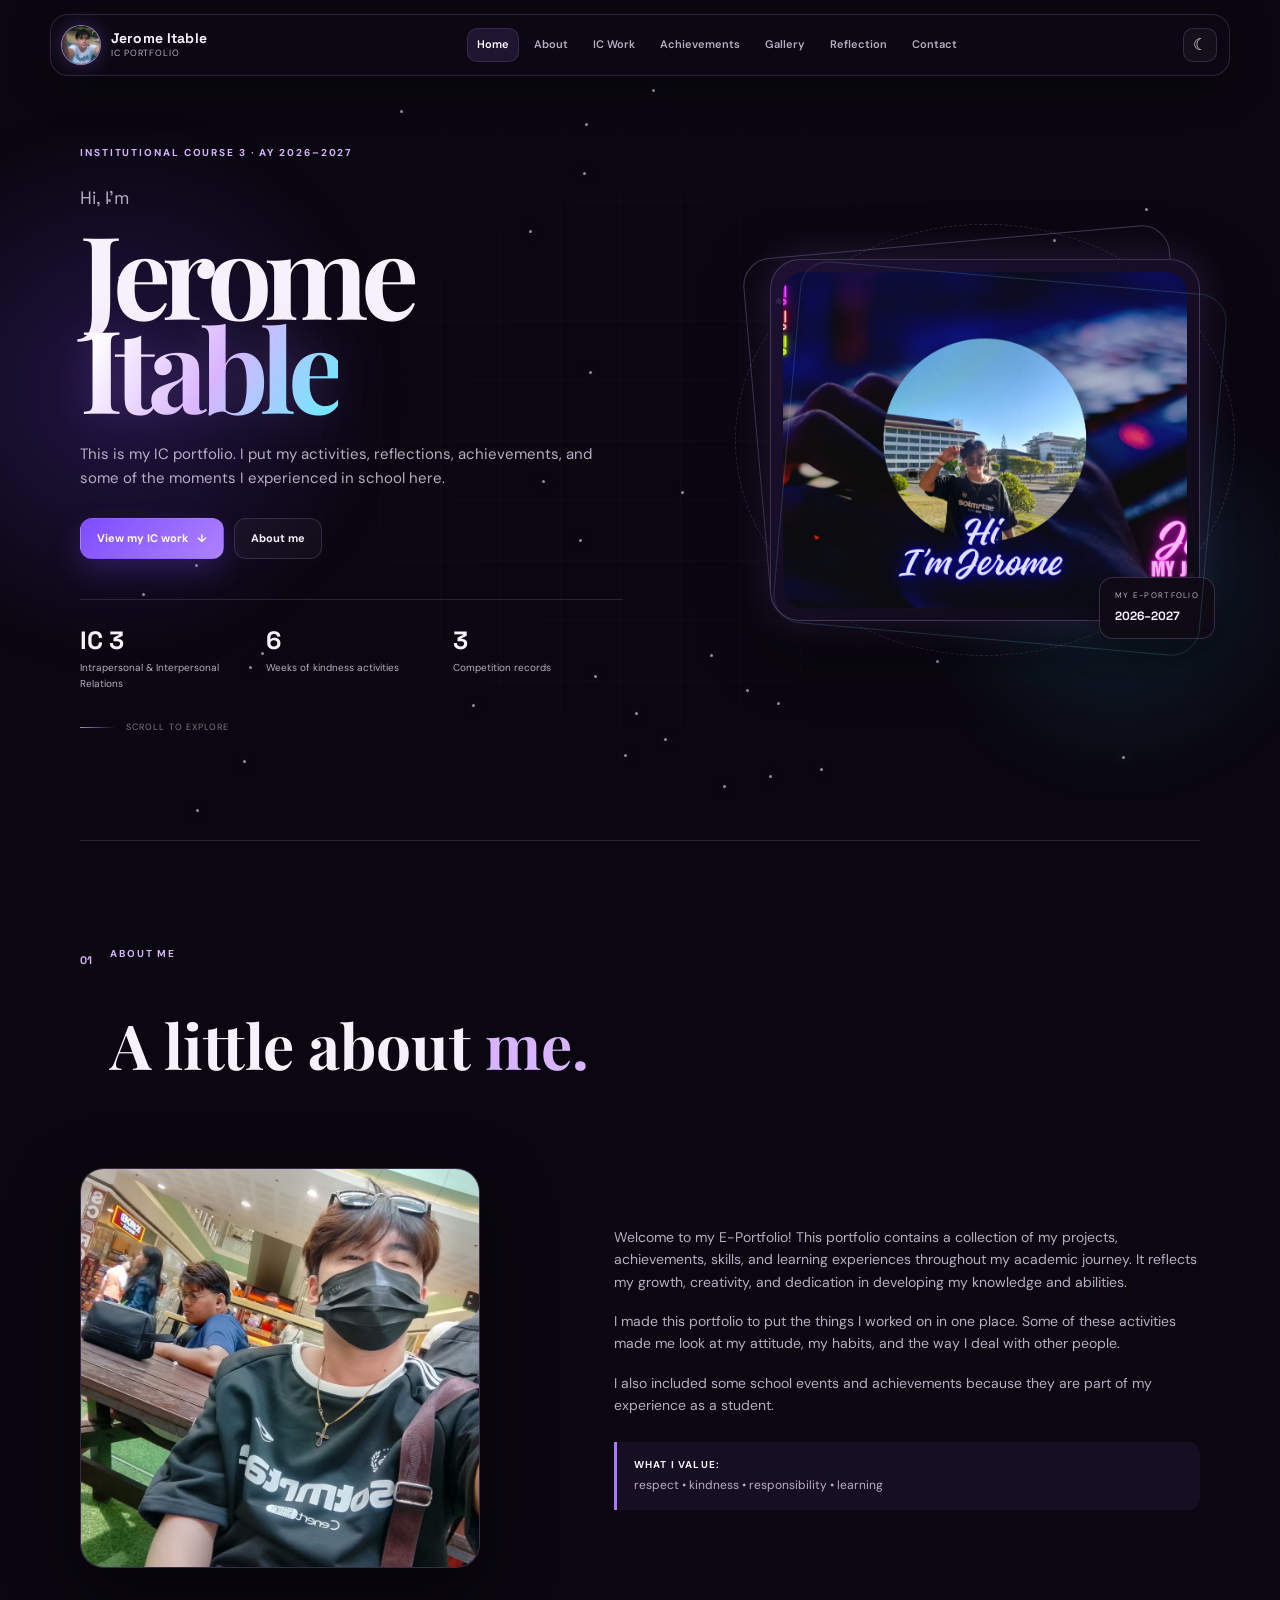
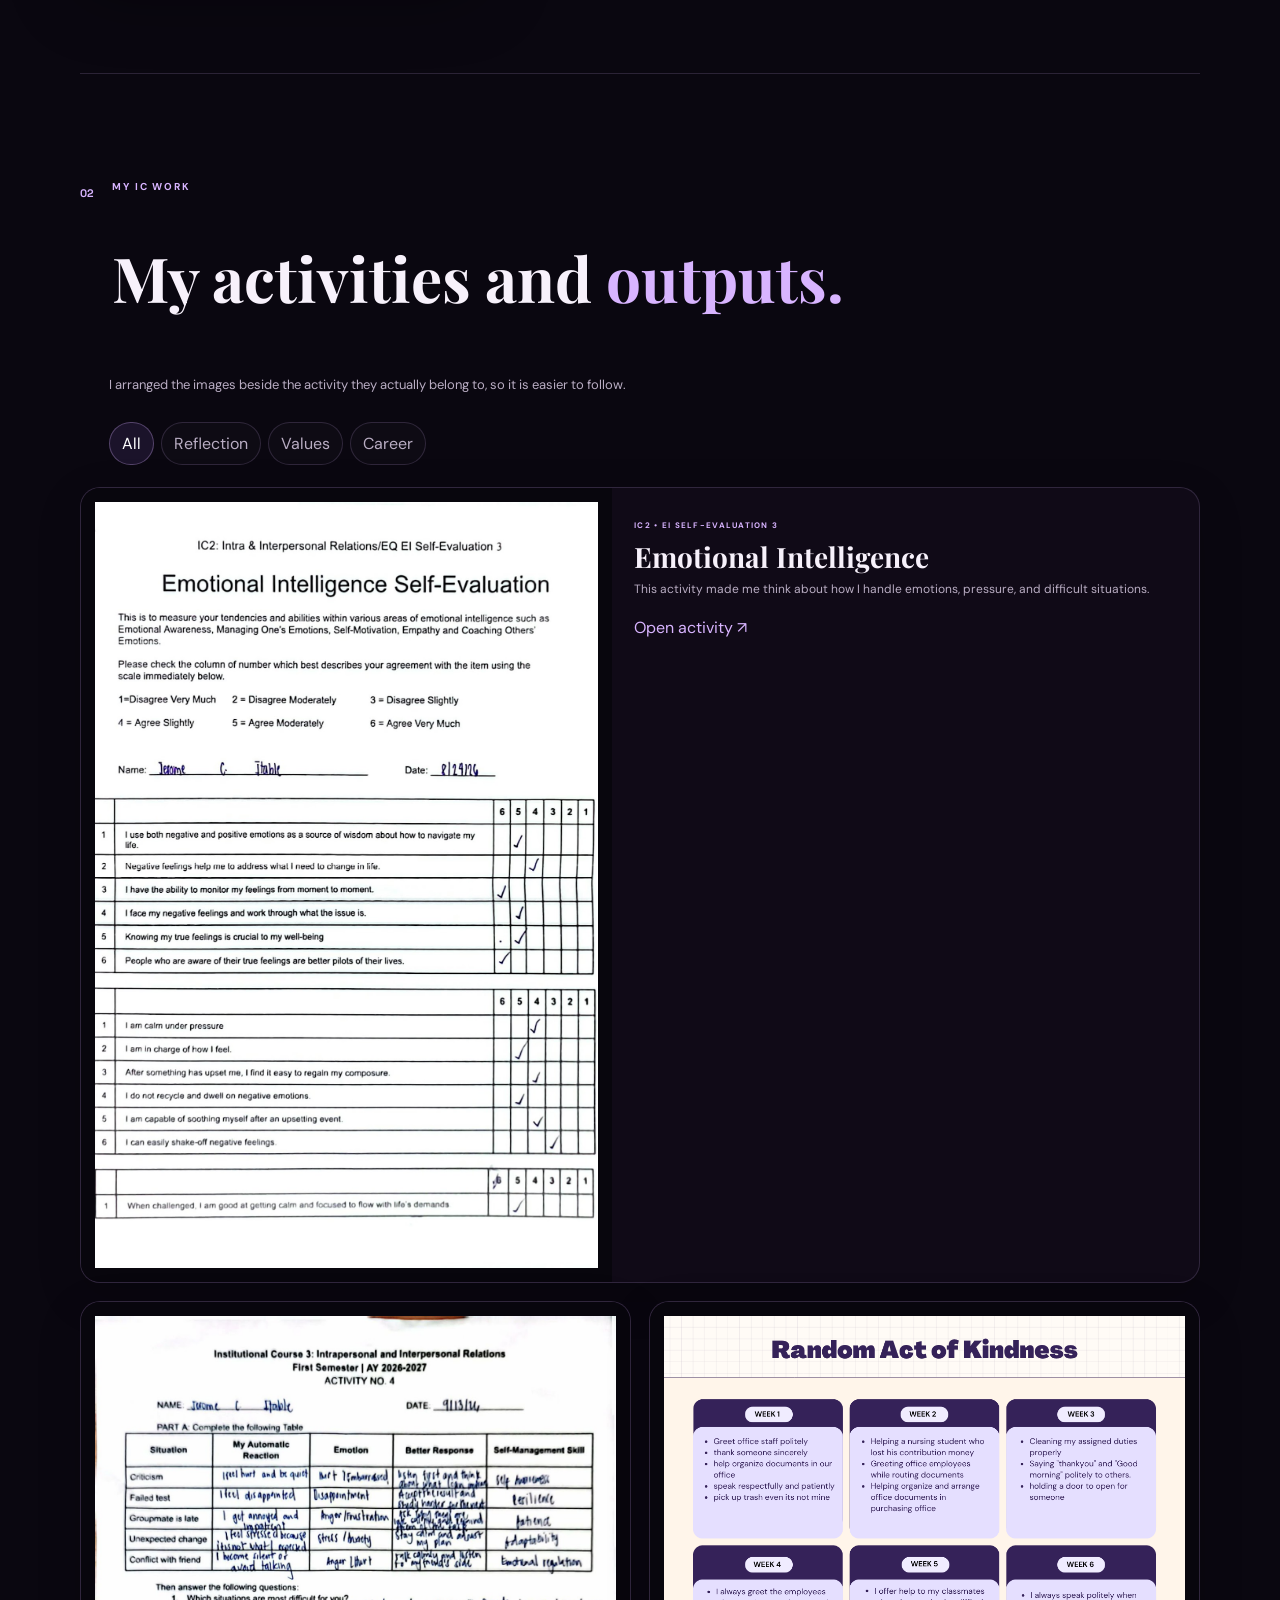
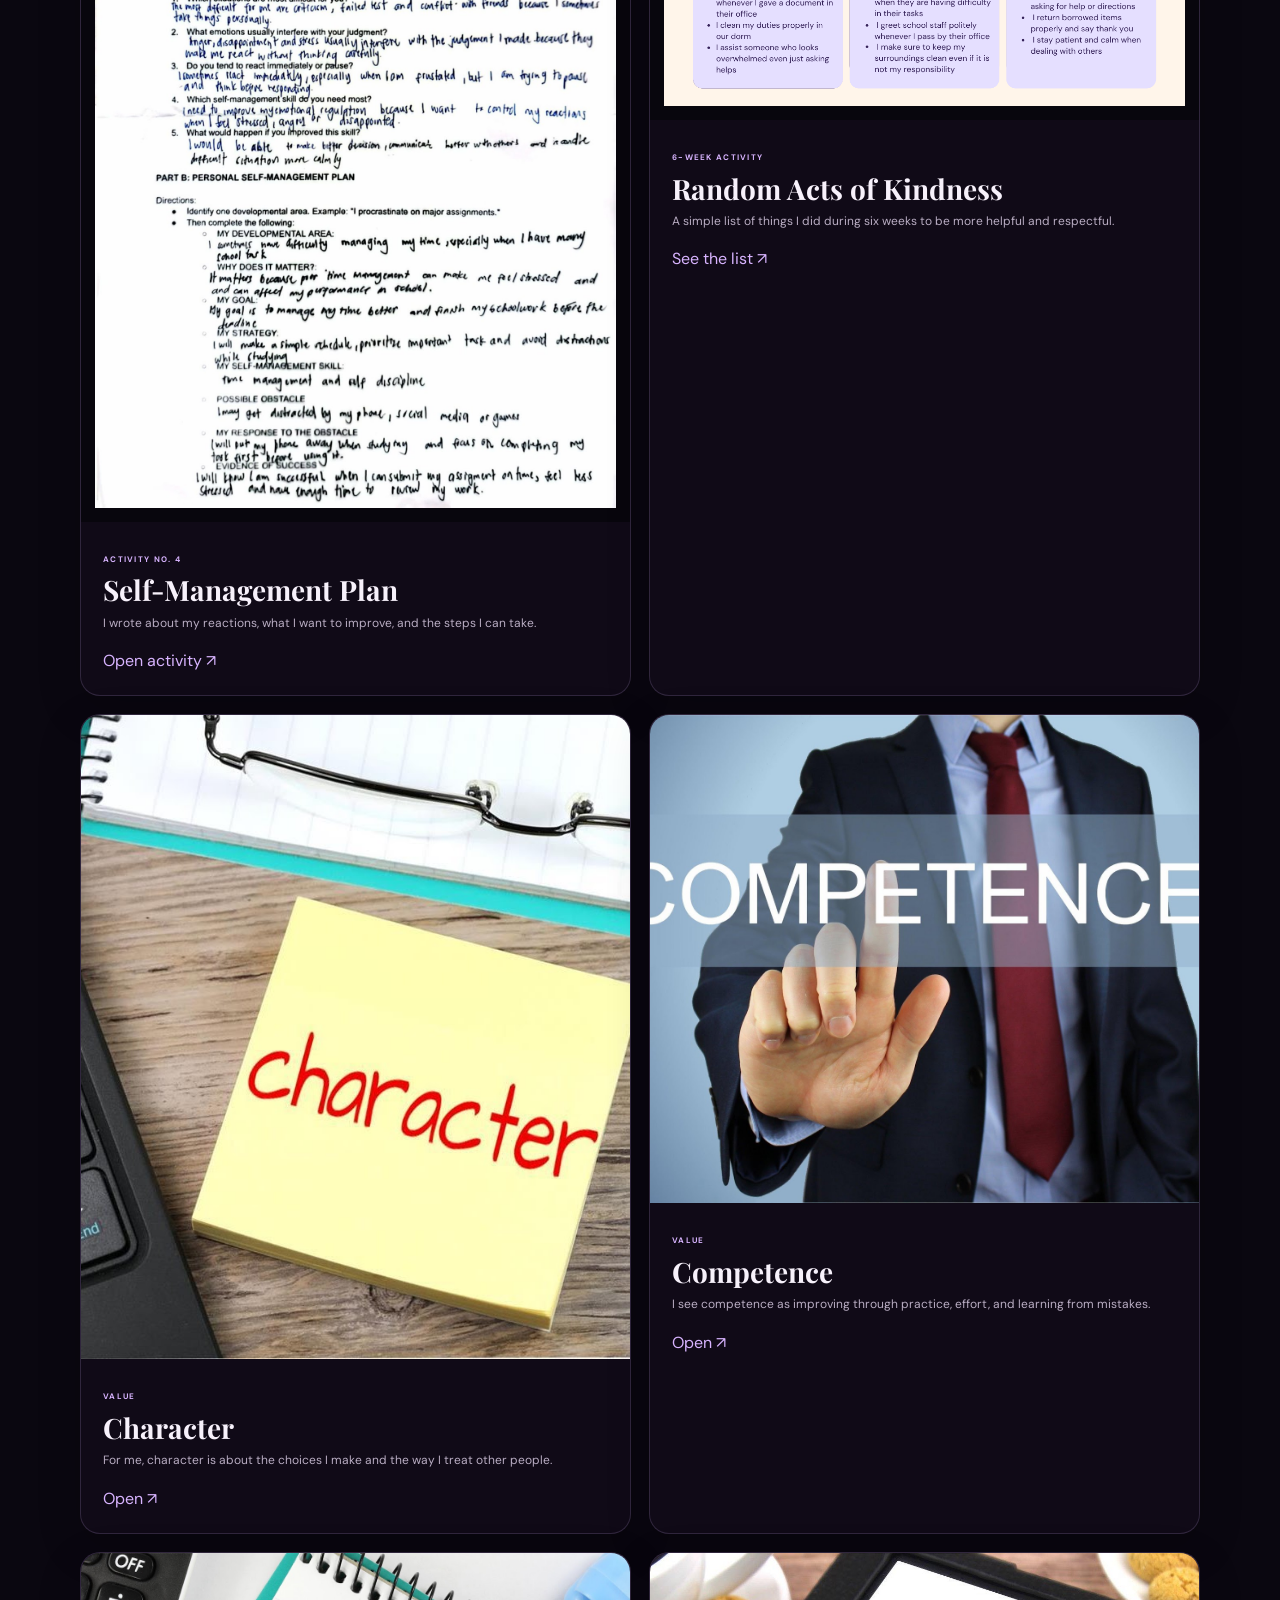
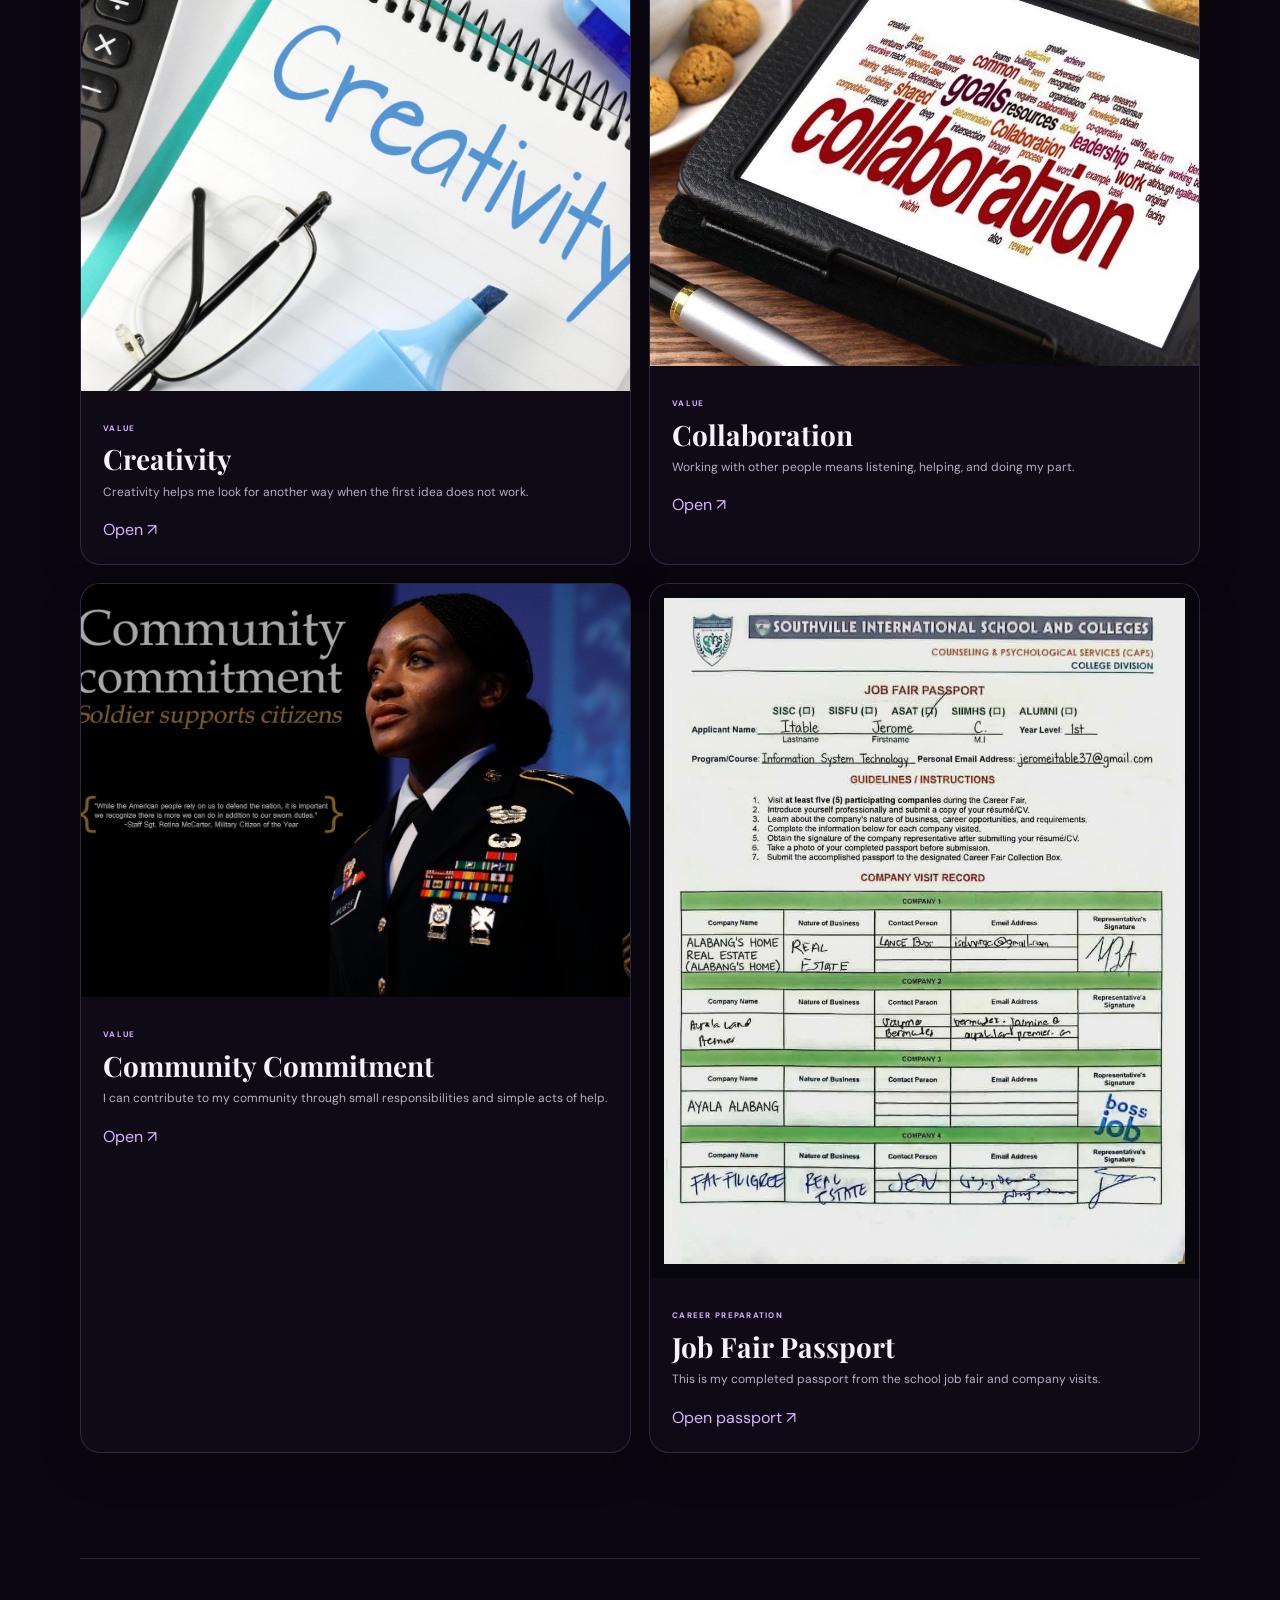
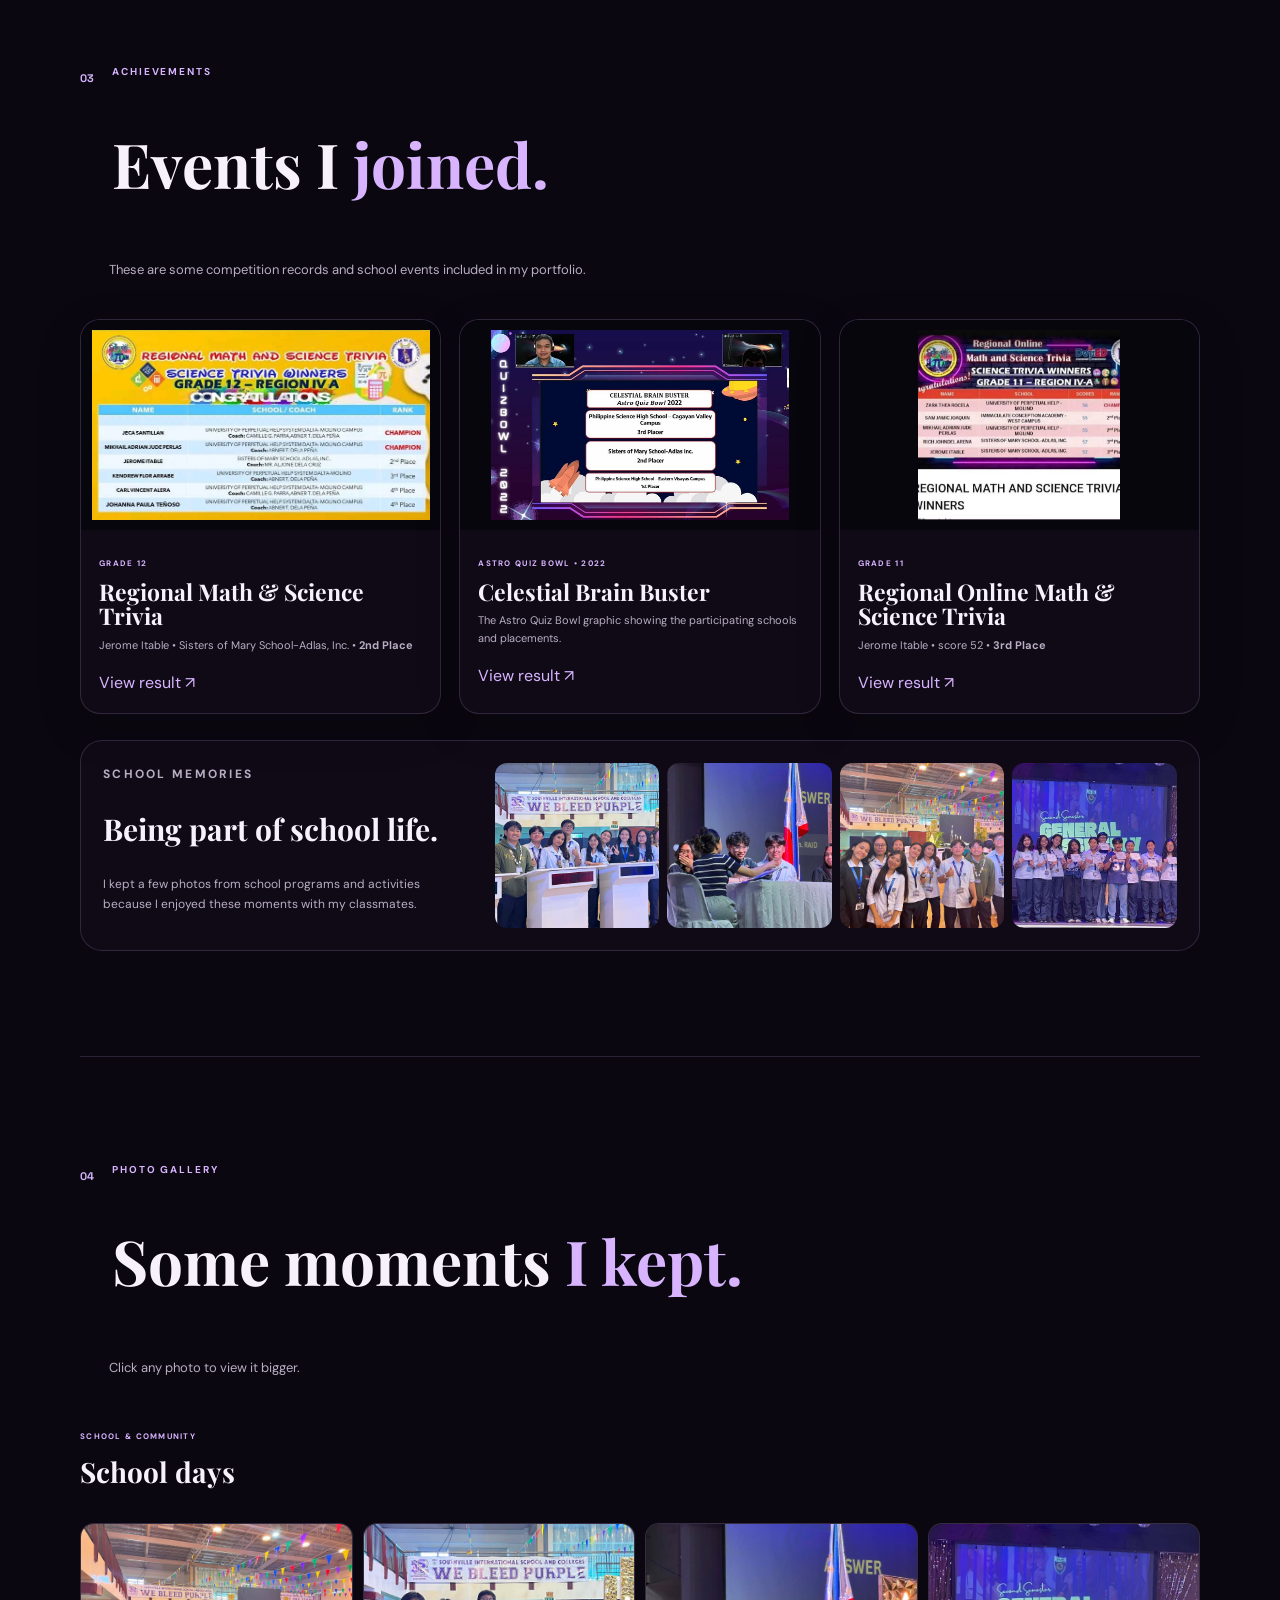
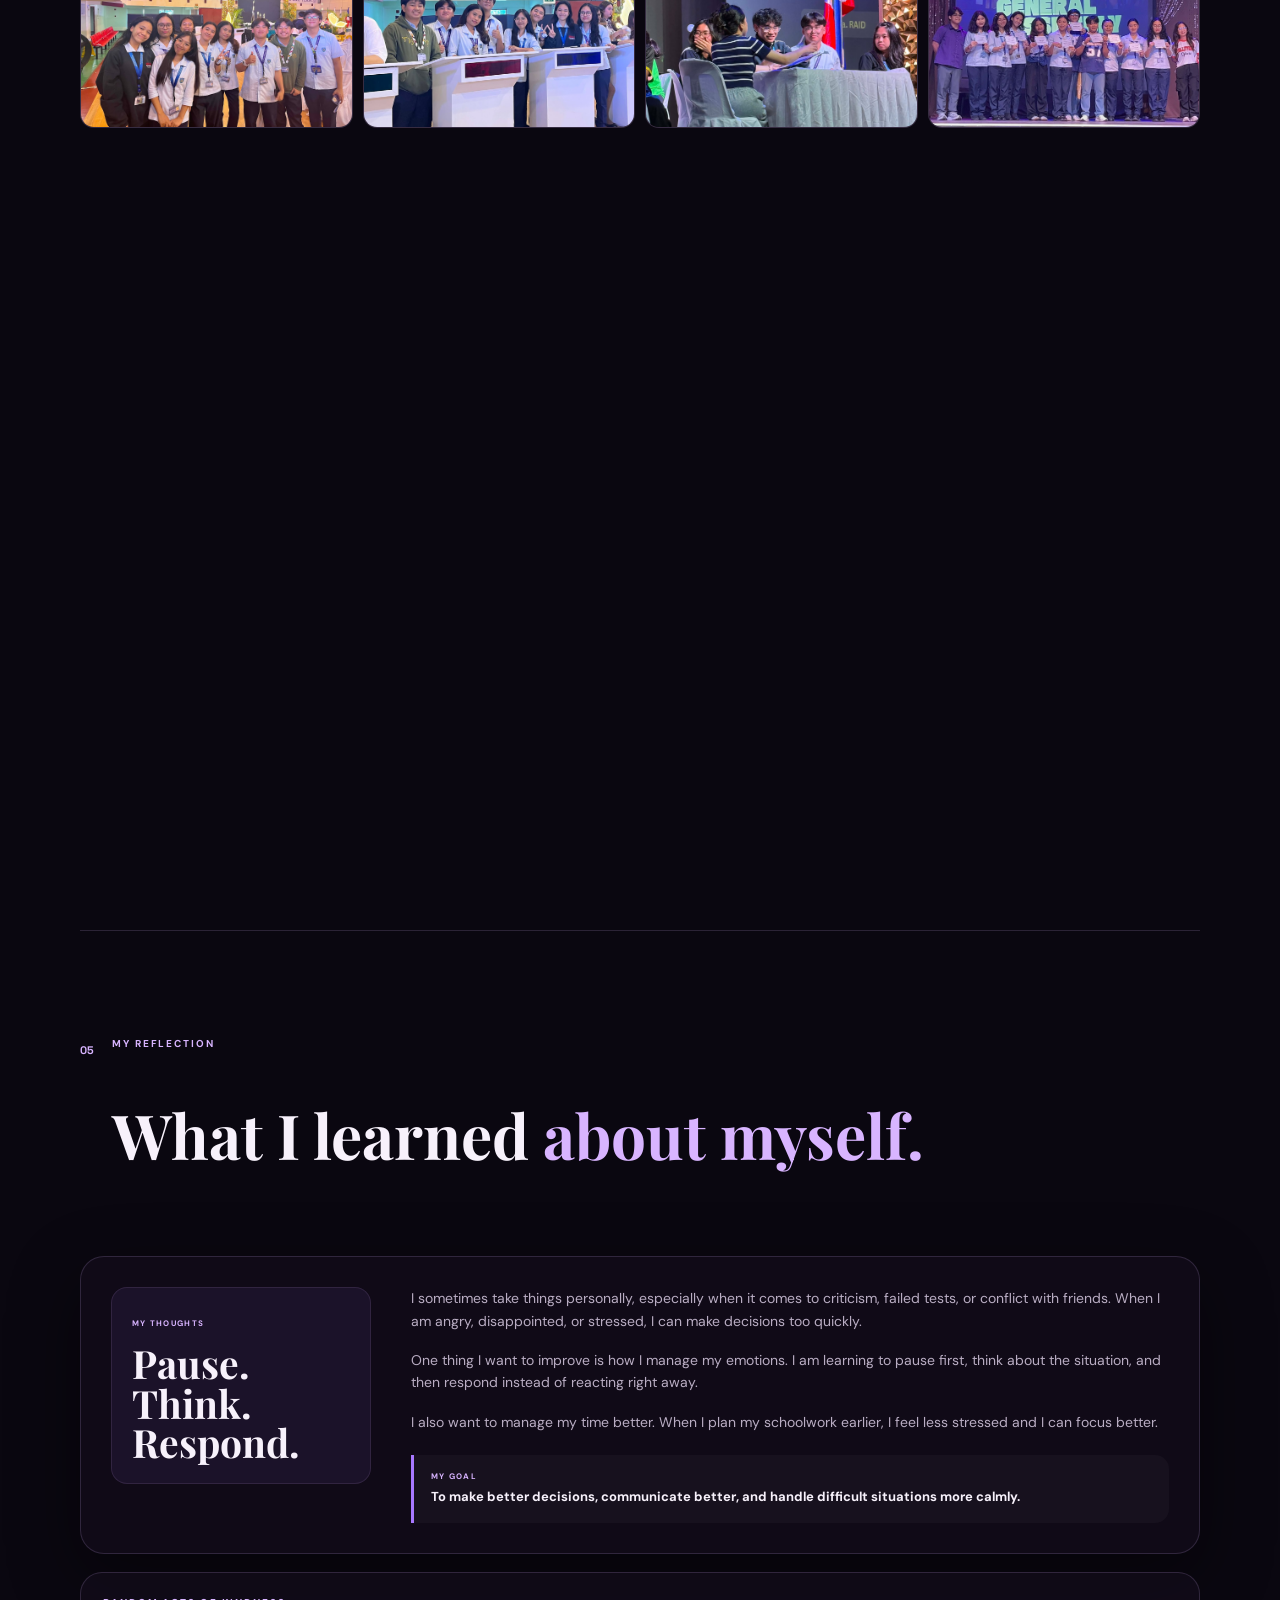
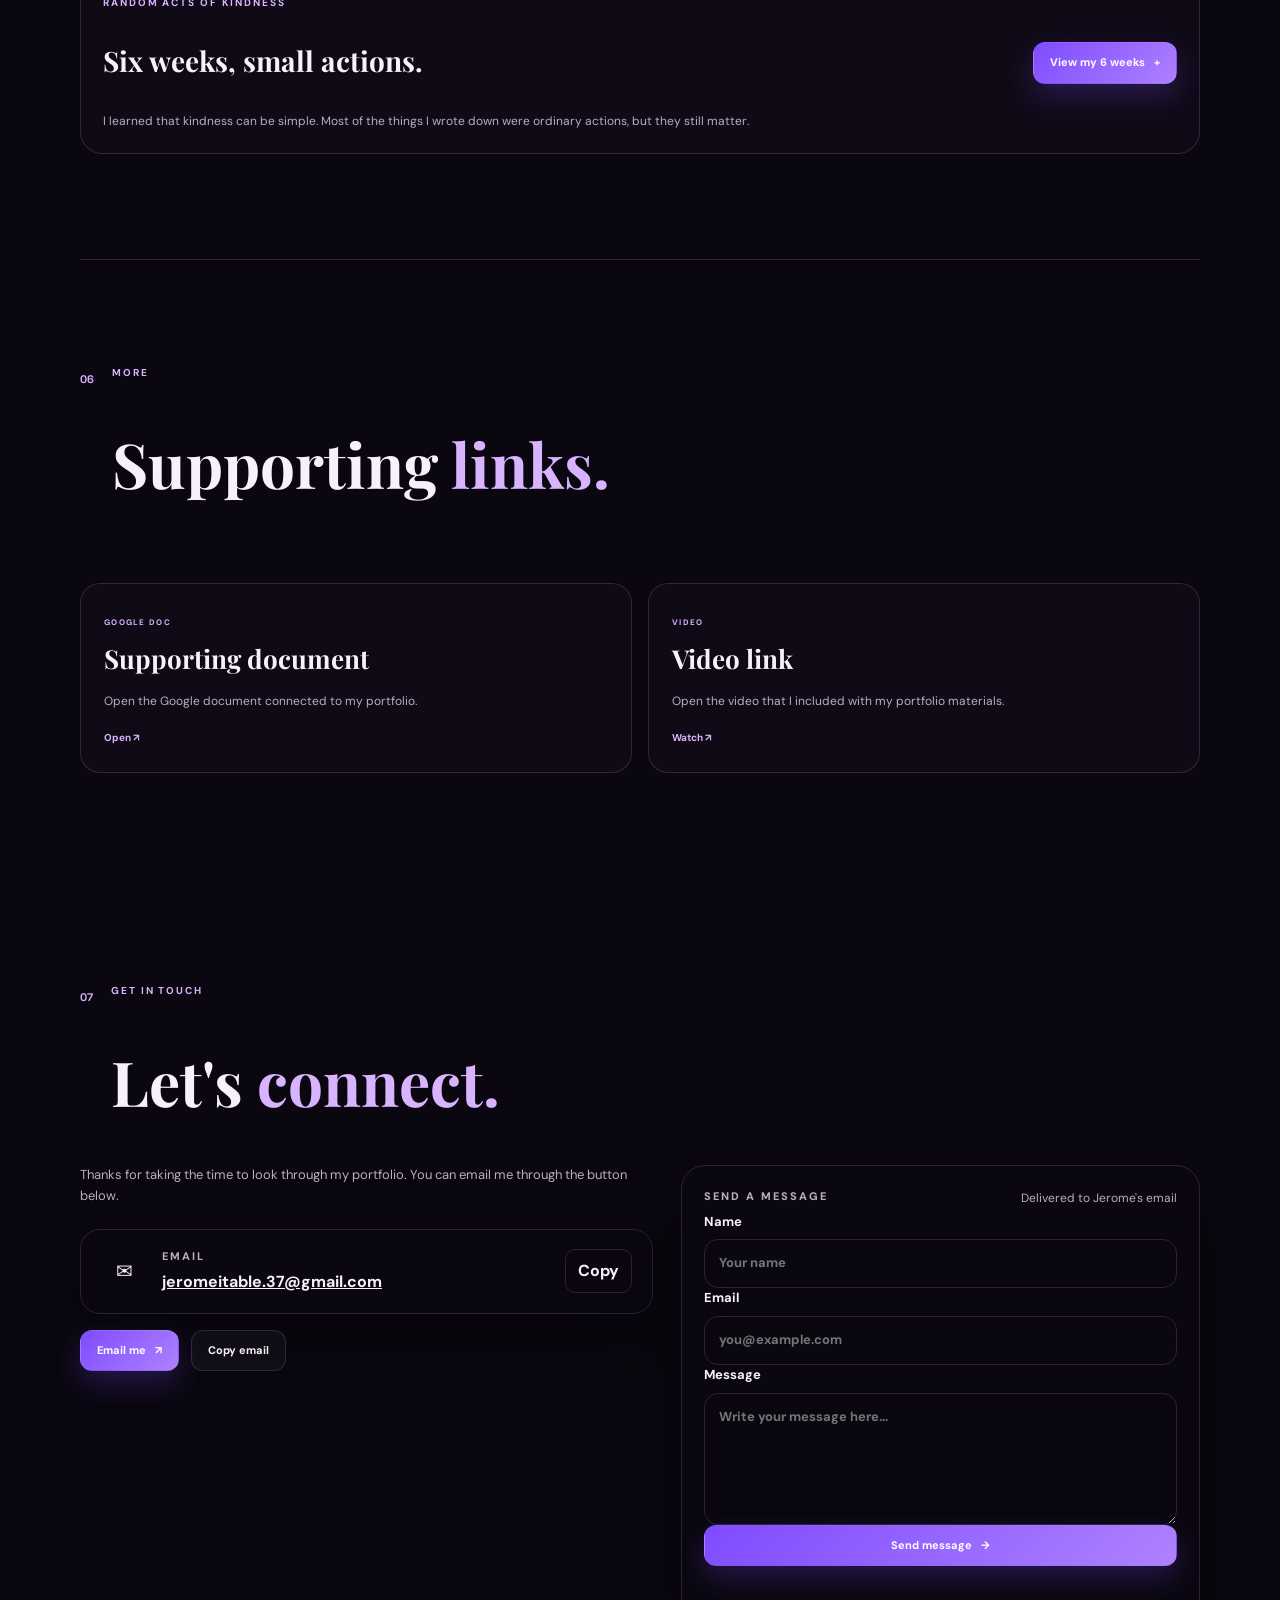
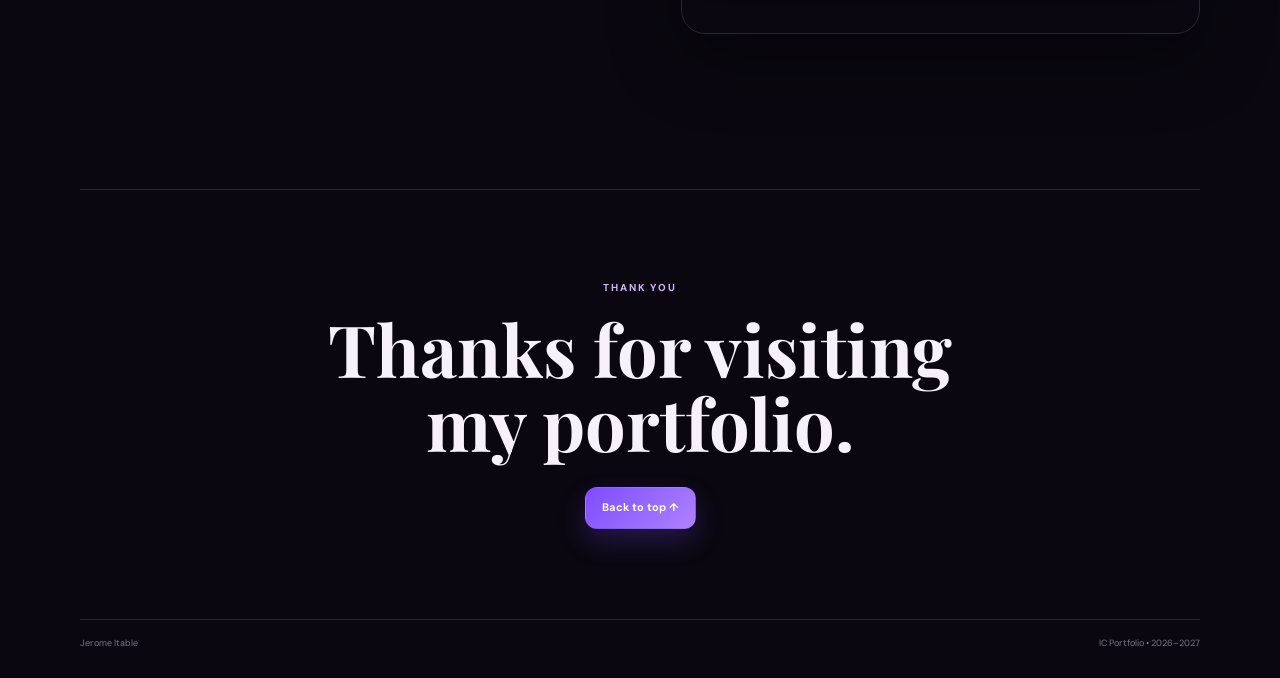
==== commit 46f33e8b: "Fix contact form email" ====
--- a/jerome-ic-portfolio-final/index.html
+++ b/jerome-ic-portfolio-final/index.html
@@ -256,13 +256,21 @@
           <p class="contact-note" id="copyStatus" aria-live="polite"></p>
         </div>
         <div class="contact-form-card reveal delay">
-          <div class="form-top">
-            <span class="contact-label">QUICK MESSAGE</span>
-            <span>Opens your email app</span>
-          </div>
-          <label>Name<input id="contactName" type="text" placeholder="Your name"></label>
-          <label>Message<textarea id="contactMessage" rows="5" placeholder="Write your message here..."></textarea></label>
-          <button class="btn primary full" id="sendMessage" type="button">Start email <span>→</span></button>
+          <form id="contactForm" action="https://formsubmit.co/jeromeitable.37@gmail.com" method="POST">
+            <input type="hidden" name="_subject" value="New message from Jerome's IC E-Portfolio">
+            <input type="hidden" name="_template" value="table">
+            <input type="hidden" name="_captcha" value="false">
+            <input type="hidden" name="_autoresponse" value="Thanks for contacting Jerome. Your message was received.">
+            <div class="form-top">
+              <span class="contact-label">SEND A MESSAGE</span>
+              <span>Delivered to Jerome's email</span>
+            </div>
+            <label>Name<input id="contactName" name="name" type="text" placeholder="Your name" autocomplete="name" required></label>
+            <label>Email<input id="contactEmail" name="email" type="email" placeholder="you@example.com" autocomplete="email" required></label>
+            <label>Message<textarea id="contactMessage" name="message" rows="5" placeholder="Write your message here..." required></textarea></label>
+            <button class="btn primary full" id="sendMessage" type="submit">Send message <span>→</span></button>
+            <p class="contact-note" id="contactFormStatus" aria-live="polite"></p>
+          </form>
         </div>
       </div>
     </section>
--- a/jerome-ic-portfolio-final/styles.css
+++ b/jerome-ic-portfolio-final/styles.css
@@ -86,3 +86,8 @@
 .full{width:100%;justify-content:center}
 @media(max-width:820px){.contact-grid{grid-template-columns:1fr}}
 @media(max-width:620px){.contact-email-card{align-items:flex-start;flex-wrap:wrap}.copy-btn{margin-left:61px}.form-top{flex-direction:column;align-items:flex-start}}
+
+
+.honeypot{position:absolute!important;left:-9999px!important;width:1px!important;height:1px!important;opacity:0!important;pointer-events:none!important}
+.contact-form-status{min-height:1.4em;margin-top:.75rem;font-size:.9rem;opacity:.85}
+#contactForm .btn:disabled{opacity:.65;cursor:wait}
